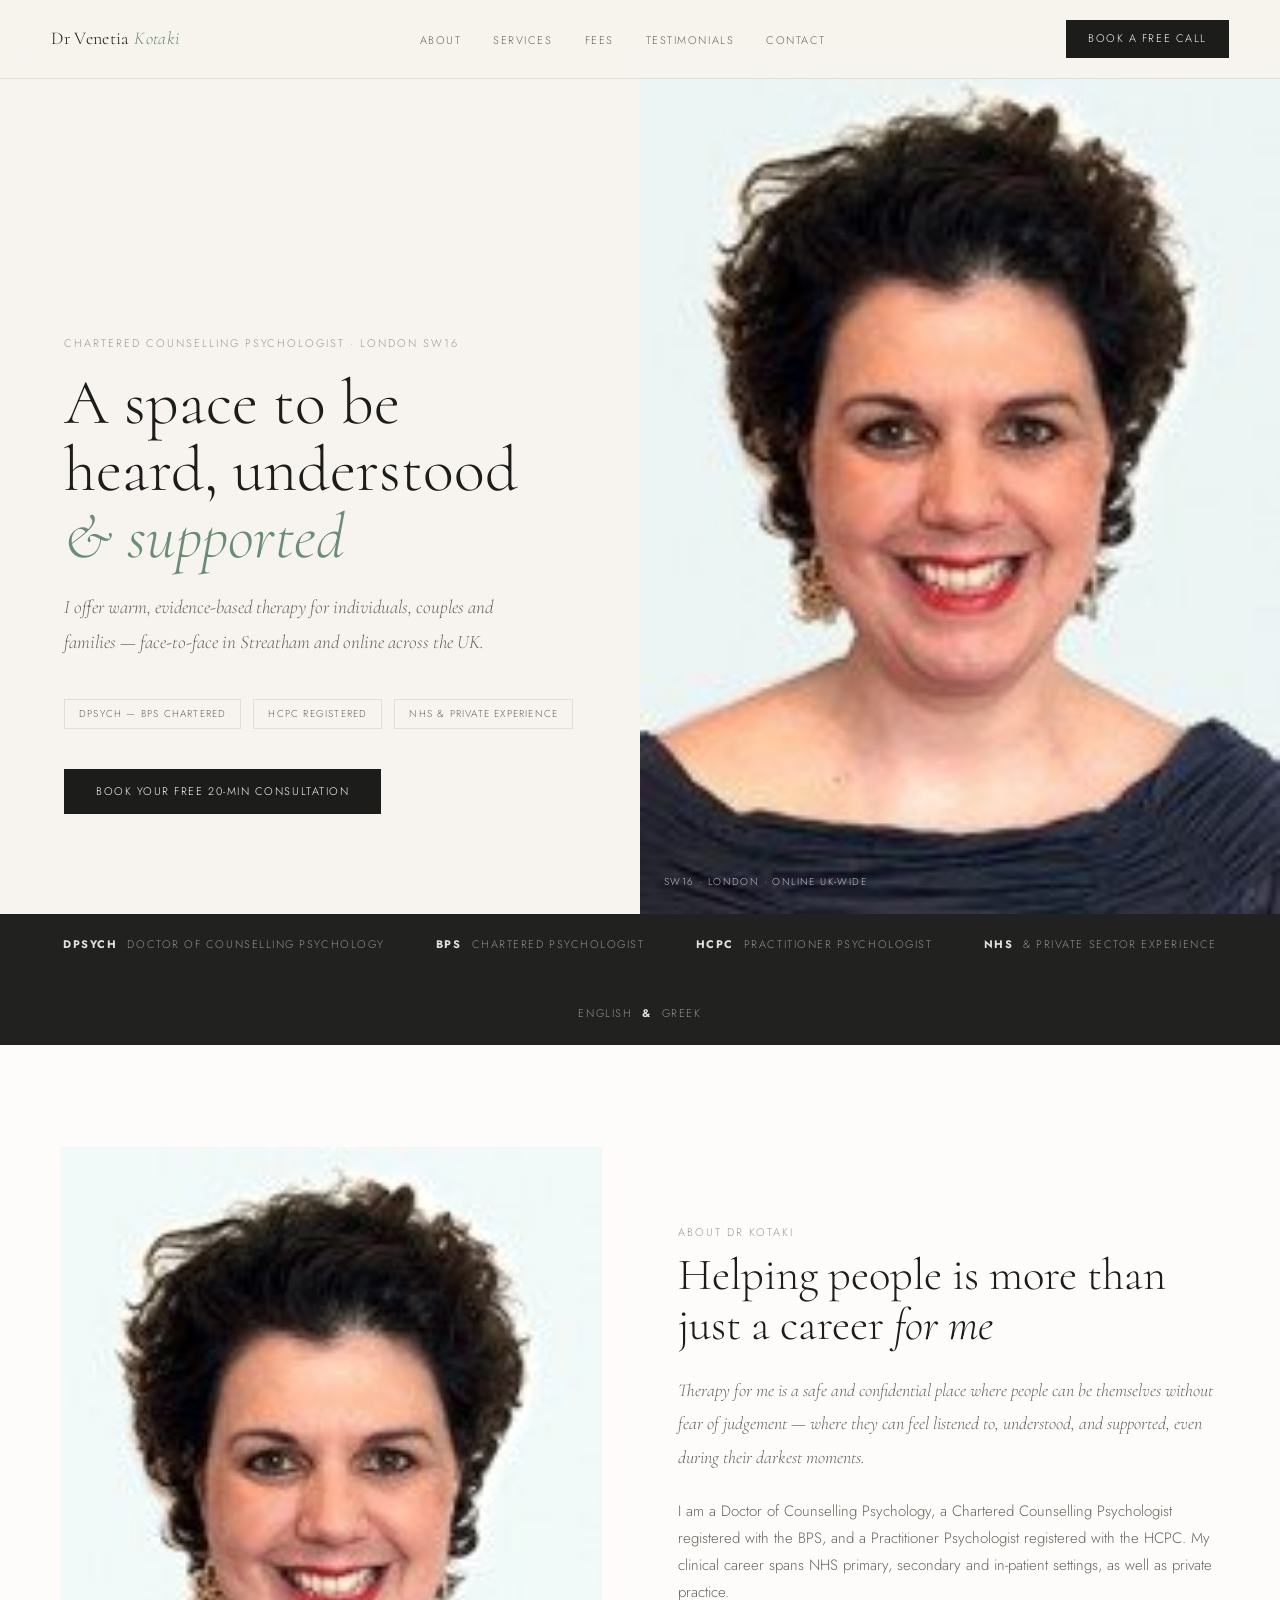
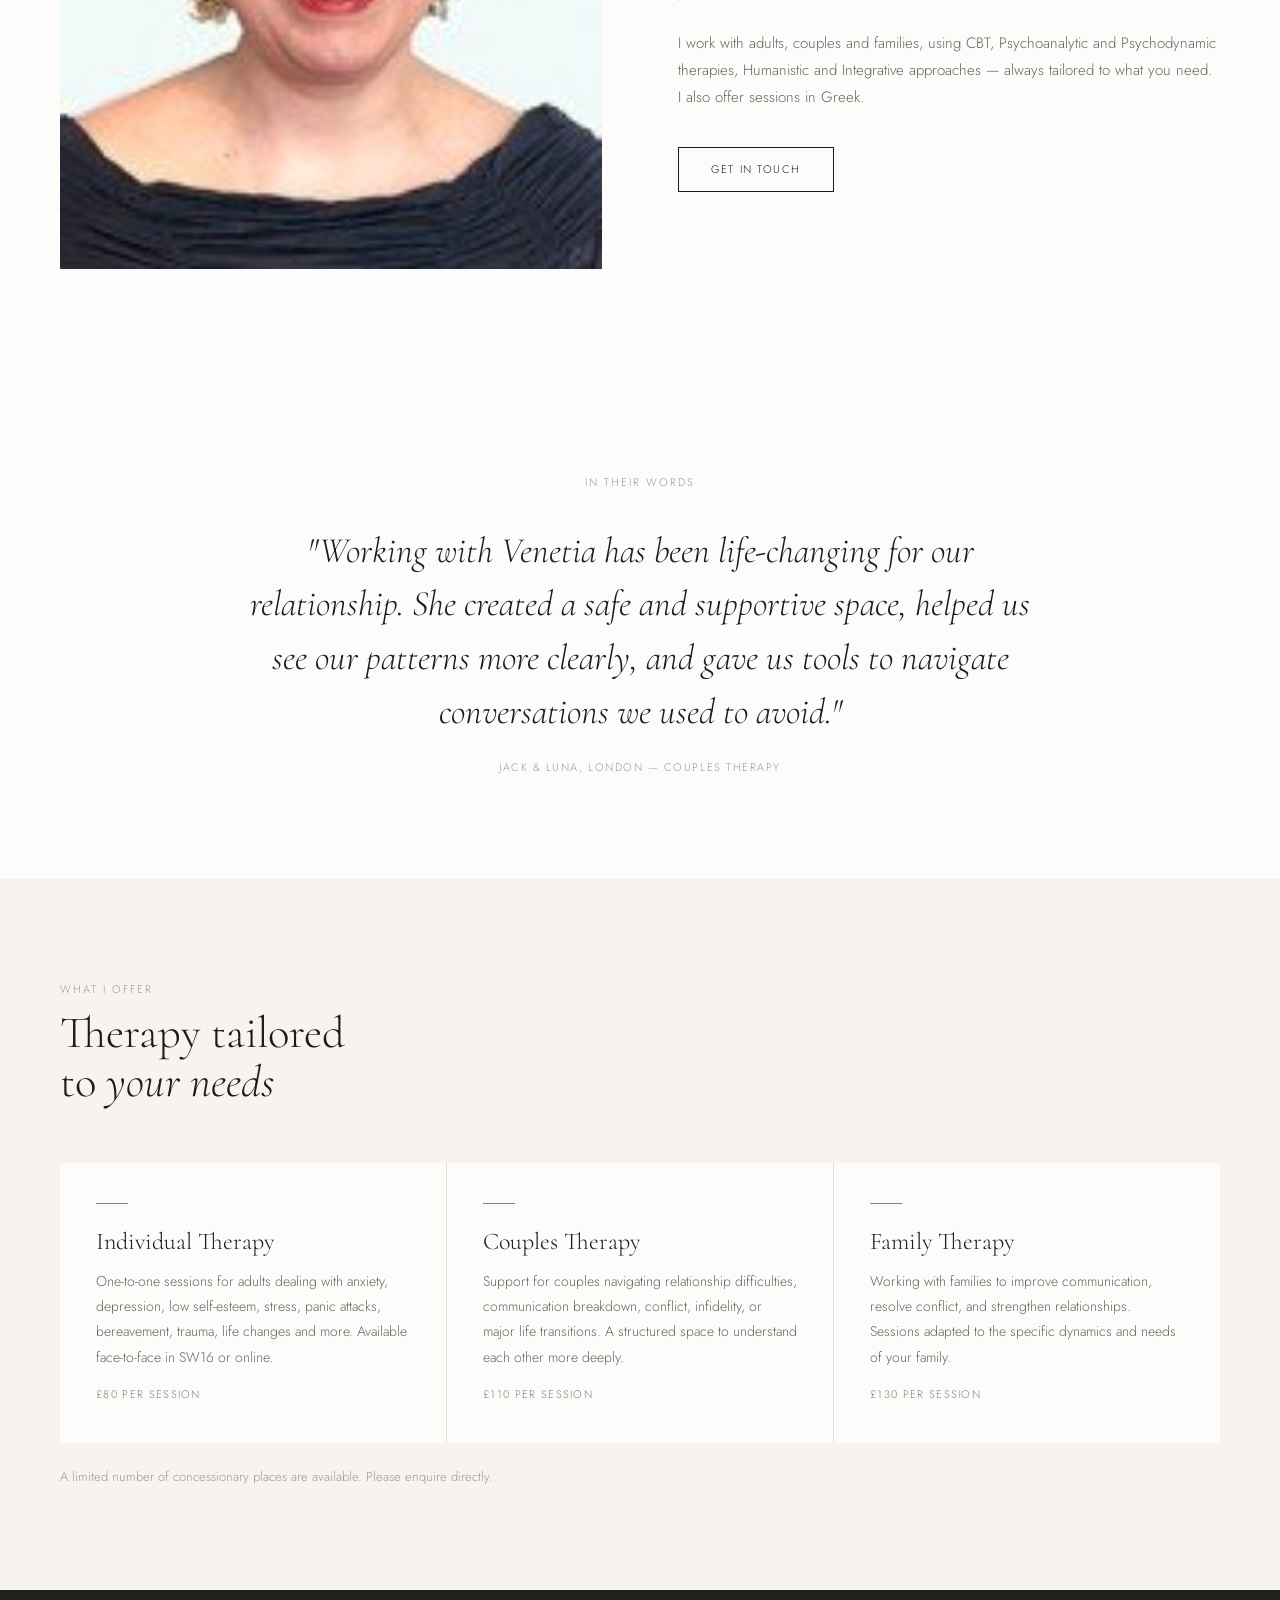
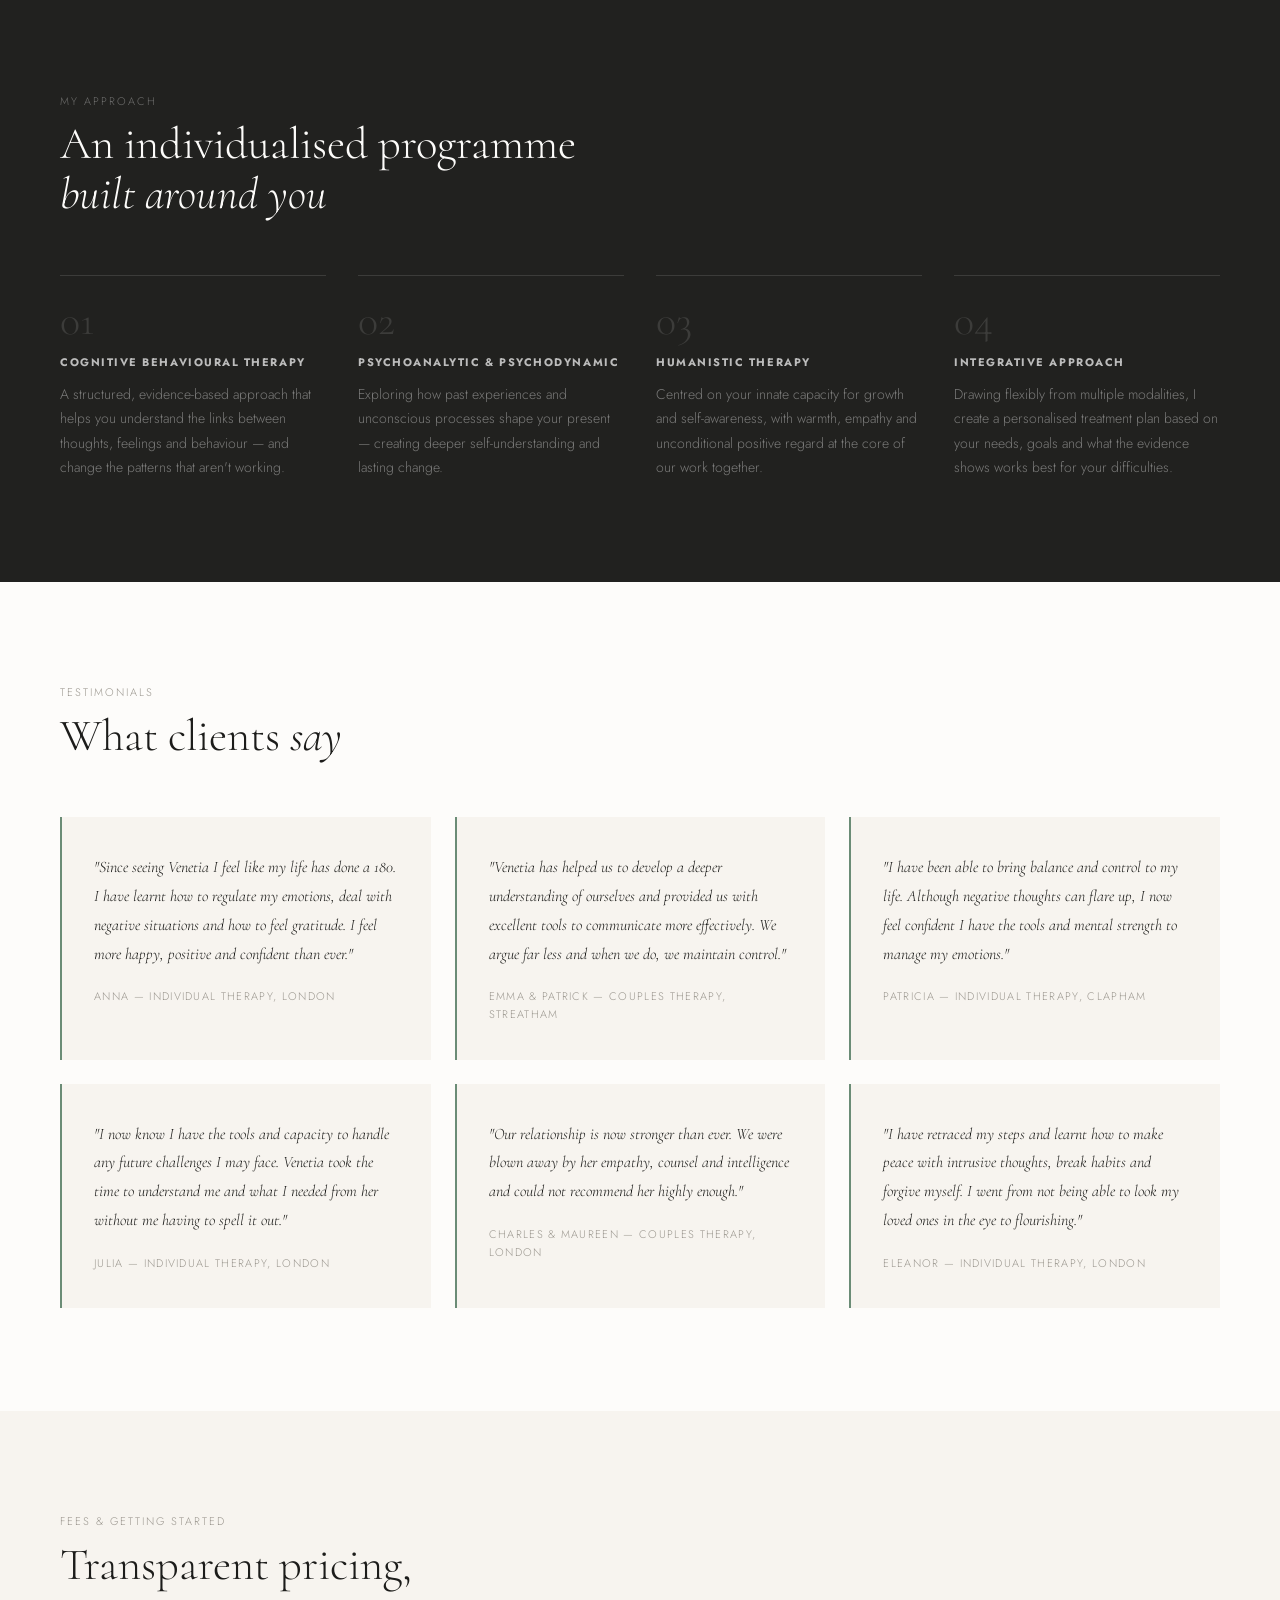
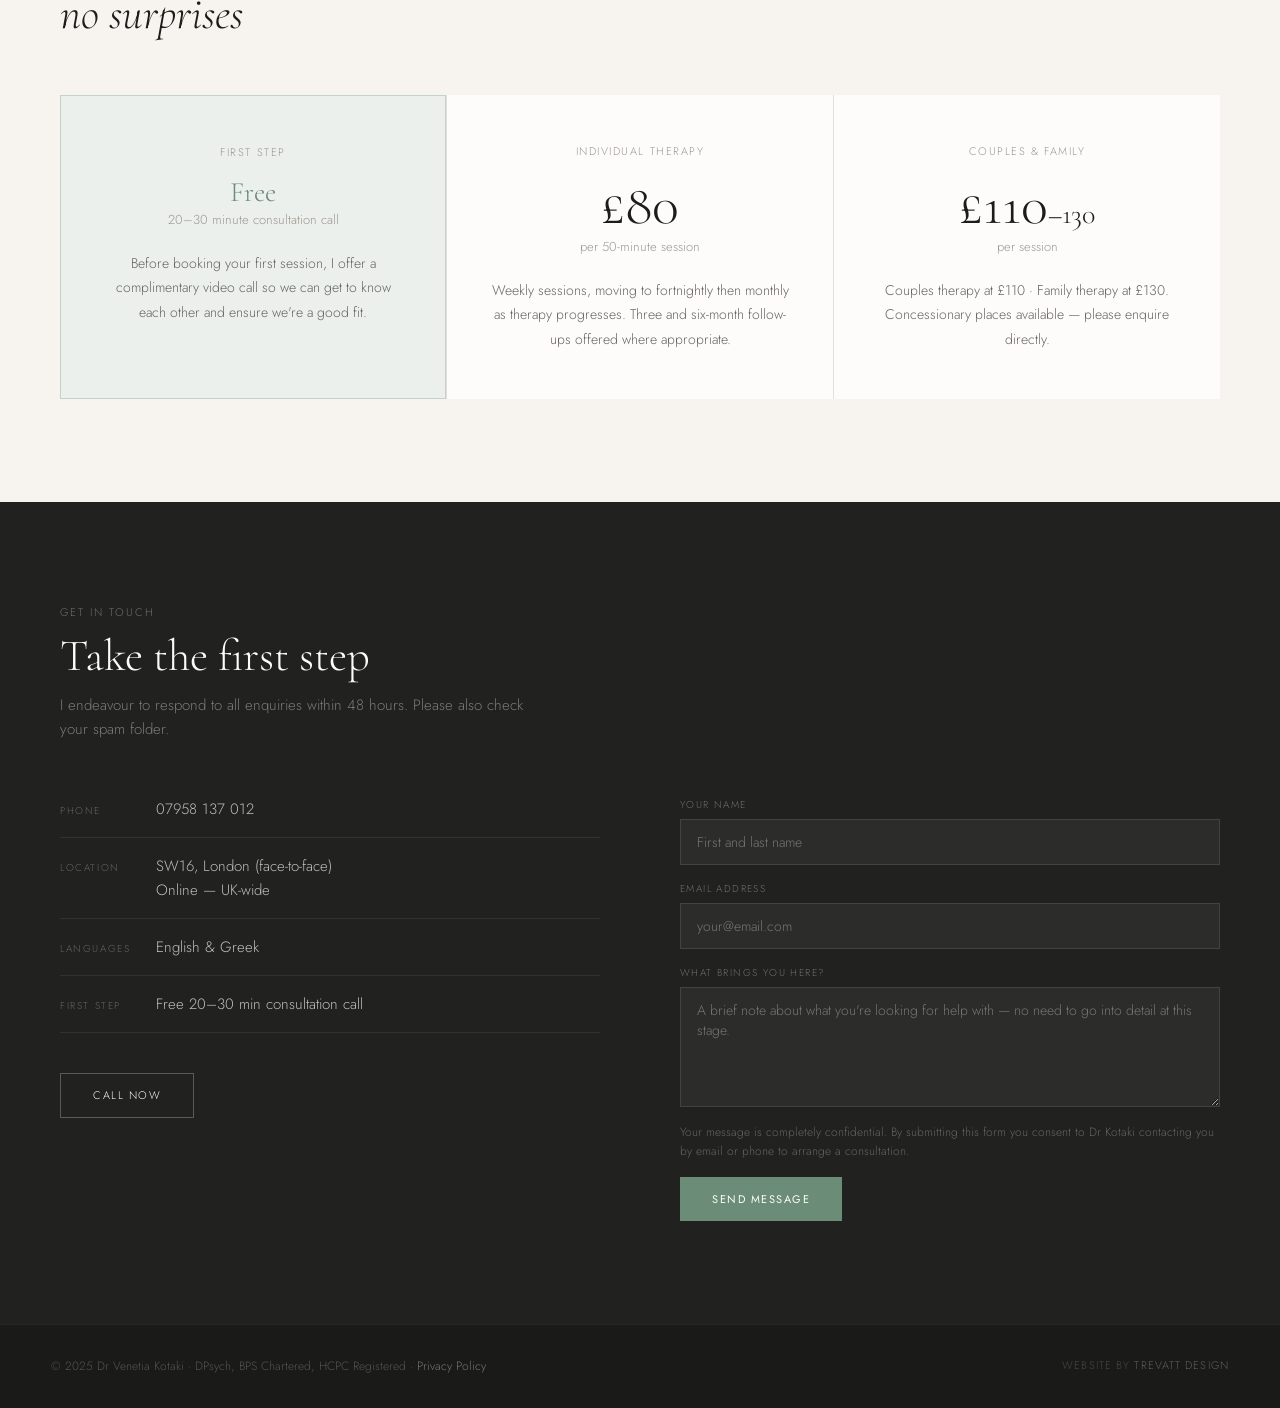
==== venetia-kotaki/index.html @ 44bd641e "Proof of concept 1" ====
<!DOCTYPE html>
<html lang="en">
<head>
<meta charset="UTF-8">
<meta name="viewport" content="width=device-width, initial-scale=1.0">
<title>Dr Venetia Kotaki | Counselling Psychologist — London SW16</title>
<meta name="description" content="Dr Venetia Kotaki is a Chartered Counselling Psychologist and HCPC Practitioner based in SW16, London. Face-to-face and online therapy for individuals, couples and families.">
<link rel="preconnect" href="https://fonts.googleapis.com">
<link rel="preconnect" href="https://fonts.gstatic.com" crossorigin>
<link href="https://fonts.googleapis.com/css2?family=Cormorant:ital,wght@0,300;0,400;1,300;1,400&family=Jost:wght@300;400&display=swap" rel="stylesheet">
<style>
*,*::before,*::after{box-sizing:border-box;margin:0;padding:0}

:root {
  --ink:   #1C1C1A;
  --mid:   #68655E;
  --muted: #9C9890;
  --rule:  #E2DED8;
  --cream: #F7F4EF;
  --off:   #FDFCFA;
  --sage:  #6B8C76;
  --sage-l:#EBF0EC;
  --dark:  #21211F;
  --warm:  #C4906A;

  --serif: 'Cormorant', Georgia, serif;
  --sans:  'Jost', sans-serif;
  --max:   1160px;
  --gap:   clamp(20px, 4vw, 56px);
}

html { scroll-behavior: smooth; }
body { font-family: var(--sans); font-weight: 300; background: var(--cream); color: var(--ink); -webkit-font-smoothing: antialiased; overflow-x: hidden; line-height: 1.6; }

/* NAV */
nav {
  position: fixed; top: 0; left: 0; right: 0; z-index: 100;
  display: flex; align-items: center; justify-content: space-between;
  padding: 20px var(--gap);
  background: rgba(247,244,239,0.94);
  backdrop-filter: blur(12px);
  border-bottom: 1px solid var(--rule);
}
.nav-logo {
  font-family: var(--serif); font-size: 18px; font-weight: 300;
  color: var(--ink); text-decoration: none; letter-spacing: 0.02em;
}
.nav-logo span { font-style: italic; color: var(--sage); }
.nav-links { display: flex; gap: 32px; list-style: none; }
.nav-links a {
  font-size: 11px; letter-spacing: 0.14em; text-transform: uppercase;
  color: var(--mid); text-decoration: none; transition: color 0.2s;
}
.nav-links a:hover { color: var(--ink); }
.nav-cta {
  font-size: 11px; letter-spacing: 0.14em; text-transform: uppercase;
  background: var(--ink); color: var(--off); padding: 10px 22px;
  text-decoration: none; transition: background 0.2s;
}
.nav-cta:hover { background: var(--sage); }

/* HERO */
.hero {
  min-height: 100vh; display: grid; grid-template-columns: 1fr 1fr;
  padding-top: 61px;
}
.hero-text {
  display: flex; flex-direction: column; justify-content: flex-end;
  padding: clamp(48px, 8vw, 100px) clamp(24px, 5vw, 80px);
  background: var(--cream);
}
.eyebrow {
  font-size: 11px; letter-spacing: 0.18em; text-transform: uppercase;
  color: var(--muted); margin-bottom: 16px; font-family: var(--sans);
}
.hero h1 {
  font-family: var(--serif); font-weight: 300; font-size: clamp(42px, 5vw, 72px);
  line-height: 1.05; color: var(--ink); margin-bottom: 20px;
}
.hero h1 em { font-style: italic; color: var(--sage); }
.hero-sub {
  font-family: var(--serif); font-style: italic; font-size: 19px;
  font-weight: 300; line-height: 1.8; color: var(--mid);
  max-width: 440px; margin-bottom: 40px;
}
.hero-badges { display: flex; gap: 12px; margin-bottom: 40px; flex-wrap: wrap; }
.badge {
  font-size: 10px; letter-spacing: 0.12em; text-transform: uppercase;
  border: 1px solid var(--rule); padding: 6px 14px; color: var(--mid);
  font-family: var(--sans);
}
.btn-primary {
  display: inline-block; font-size: 11px; letter-spacing: 0.14em;
  text-transform: uppercase; background: var(--ink); color: var(--off);
  padding: 14px 32px; text-decoration: none; transition: background 0.2s;
  align-self: flex-start;
}
.btn-primary:hover { background: var(--sage); }
.btn-outline {
  display: inline-block; font-size: 11px; letter-spacing: 0.14em;
  text-transform: uppercase; border: 1px solid var(--ink); color: var(--ink);
  padding: 13px 32px; text-decoration: none; transition: all 0.2s;
  align-self: flex-start;
}
.btn-outline:hover { background: var(--ink); color: var(--off); }

.hero-image {
  position: relative; overflow: hidden; background: var(--sage-l);
}
.hero-image img {
  width: 100%; height: 100%; object-fit: cover; object-position: center top;
  display: block;
}
.hero-image-caption {
  position: absolute; bottom: 24px; left: 24px;
  font-size: 10px; letter-spacing: 0.14em; text-transform: uppercase;
  color: rgba(255,255,255,0.7); font-family: var(--sans);
}

/* TRUST BAR */
.trust-bar {
  background: var(--dark); padding: 22px var(--gap);
  display: flex; align-items: center; justify-content: center;
  gap: clamp(24px, 4vw, 64px); flex-wrap: wrap;
}
.trust-item {
  font-size: 11px; letter-spacing: 0.14em; text-transform: uppercase;
  color: rgba(255,255,255,0.5); display: flex; align-items: center; gap: 10px;
}
.trust-item strong { color: rgba(255,255,255,0.85); }

/* SECTIONS */
section { padding: clamp(60px, 8vw, 120px) var(--gap); }
.container { max-width: var(--max); margin: 0 auto; }

.section-label {
  font-size: 11px; letter-spacing: 0.18em; text-transform: uppercase;
  color: var(--muted); margin-bottom: 10px;
}
h2.serif {
  font-family: var(--serif); font-weight: 300;
  font-size: clamp(32px, 3.5vw, 52px); line-height: 1.1;
  color: var(--ink); margin-bottom: 24px;
}
h2.serif em { font-style: italic; }
.body-serif {
  font-family: var(--serif); font-style: italic; font-weight: 300;
  font-size: 18px; line-height: 1.85; color: var(--mid);
}
.body-sans {
  font-size: 15px; line-height: 1.8; color: var(--mid); font-weight: 300;
}

/* INTRO / ABOUT SPLIT */
.split { display: grid; grid-template-columns: 1fr 1fr; gap: clamp(40px, 6vw, 100px); align-items: center; }
.split-image { position: relative; }
.split-image img {
  width: 100%; display: block;
  filter: saturate(0.9) brightness(1.02);
}
.split-image-accent {
  position: absolute; top: -20px; left: -20px;
  width: 120px; height: 120px; border: 1px solid var(--sage);
  z-index: -1;
}

/* QUOTE */
.quote-section {
  background: var(--off);
  text-align: center;
}
.quote-section blockquote {
  font-family: var(--serif); font-weight: 300; font-style: italic;
  font-size: clamp(22px, 2.8vw, 38px); line-height: 1.5;
  color: var(--ink); max-width: 820px; margin: 0 auto 20px;
}
.quote-cite {
  font-size: 11px; letter-spacing: 0.14em; text-transform: uppercase;
  color: var(--muted);
}

/* SERVICES */
.services-section { background: var(--cream); }
.services-grid {
  display: grid; grid-template-columns: repeat(3, 1fr);
  gap: 1px; background: var(--rule); margin-top: 56px;
}
.service-card {
  background: var(--off); padding: 40px 36px;
  transition: background 0.2s;
}
.service-card:hover { background: var(--sage-l); }
.service-icon {
  width: 32px; height: 1px; background: var(--sage);
  margin-bottom: 24px;
}
.service-card h3 {
  font-family: var(--serif); font-weight: 300; font-size: 24px;
  line-height: 1.2; color: var(--ink); margin-bottom: 12px;
}
.service-card p {
  font-size: 14px; line-height: 1.8; color: var(--mid); margin-bottom: 16px;
}
.service-fee {
  font-size: 11px; letter-spacing: 0.12em; text-transform: uppercase;
  color: var(--sage);
}

/* APPROACH */
.approach-section { background: var(--dark); }
.approach-section .section-label { color: rgba(255,255,255,0.35); }
.approach-section h2.serif { color: var(--off); }
.approach-grid {
  display: grid; grid-template-columns: repeat(4,1fr); gap: 32px; margin-top: 56px;
}
.approach-item { border-top: 1px solid rgba(255,255,255,0.12); padding-top: 24px; }
.approach-num {
  font-family: var(--serif); font-size: 42px; font-weight: 300;
  color: rgba(255,255,255,0.12); line-height: 1; margin-bottom: 12px;
}
.approach-item h4 {
  font-size: 11px; letter-spacing: 0.14em; text-transform: uppercase;
  color: rgba(255,255,255,0.7); margin-bottom: 10px;
}
.approach-item p {
  font-size: 14px; line-height: 1.75; color: rgba(255,255,255,0.45);
}

/* TESTIMONIALS */
.testimonials-section { background: var(--off); }
.testimonials-grid {
  display: grid; grid-template-columns: repeat(3,1fr); gap: 24px; margin-top: 56px;
}
.testimonial-card {
  background: var(--cream); padding: 36px 32px;
  border-left: 2px solid var(--sage);
}
.testimonial-text {
  font-family: var(--serif); font-style: italic; font-size: 16px;
  line-height: 1.8; color: var(--ink); margin-bottom: 20px;
}
.testimonial-author {
  font-size: 11px; letter-spacing: 0.12em; text-transform: uppercase;
  color: var(--muted);
}

/* FEES */
.fees-section { background: var(--cream); }
.fees-grid {
  display: grid; grid-template-columns: repeat(3,1fr); gap: 1px;
  background: var(--rule); margin-top: 56px;
}
.fee-card {
  background: var(--off); padding: 48px 40px; text-align: center;
}
.fee-type {
  font-size: 11px; letter-spacing: 0.14em; text-transform: uppercase;
  color: var(--muted); margin-bottom: 16px;
}
.fee-amount {
  font-family: var(--serif); font-size: 56px; font-weight: 300;
  color: var(--ink); line-height: 1; margin-bottom: 4px;
}
.fee-unit {
  font-size: 13px; color: var(--muted); margin-bottom: 20px;
}
.fee-desc {
  font-size: 14px; line-height: 1.75; color: var(--mid);
}
.fee-free {
  background: var(--sage-l);
  border: 1px solid rgba(107,140,118,0.3);
}
.fee-free .fee-amount {
  font-size: 28px; color: var(--sage);
}

/* CONTACT */
.contact-section { background: var(--dark); }
.contact-section .section-label { color: rgba(255,255,255,0.35); }
.contact-section h2.serif { color: var(--off); margin-bottom: 12px; }
.contact-split {
  display: grid; grid-template-columns: 1fr 1fr; gap: 80px; align-items: start; margin-top: 56px;
}
.contact-info p {
  font-size: 15px; line-height: 1.8; color: rgba(255,255,255,0.5); margin-bottom: 32px;
}
.contact-detail {
  display: flex; flex-direction: column; gap: 16px; margin-bottom: 40px;
}
.contact-row {
  display: flex; gap: 16px; align-items: baseline;
  border-bottom: 1px solid rgba(255,255,255,0.08); padding-bottom: 16px;
}
.contact-row-label {
  font-size: 10px; letter-spacing: 0.16em; text-transform: uppercase;
  color: rgba(255,255,255,0.3); min-width: 80px;
}
.contact-row-value {
  font-size: 15px; color: rgba(255,255,255,0.7);
}
.contact-row-value a { color: rgba(255,255,255,0.7); text-decoration: none; }
.contact-row-value a:hover { color: var(--off); }
.btn-light {
  display: inline-block; font-size: 11px; letter-spacing: 0.14em;
  text-transform: uppercase; border: 1px solid rgba(255,255,255,0.25);
  color: var(--off); padding: 13px 32px; text-decoration: none;
  transition: all 0.2s;
}
.btn-light:hover { background: rgba(255,255,255,0.08); }

/* FORM */
.contact-form { display: flex; flex-direction: column; gap: 16px; }
.form-group { display: flex; flex-direction: column; gap: 6px; }
.form-label {
  font-size: 10px; letter-spacing: 0.14em; text-transform: uppercase;
  color: rgba(255,255,255,0.35);
}
.form-input, .form-textarea {
  background: rgba(255,255,255,0.05); border: 1px solid rgba(255,255,255,0.1);
  color: var(--off); padding: 12px 16px; font-family: var(--sans);
  font-size: 14px; font-weight: 300; outline: none;
  transition: border-color 0.2s;
}
.form-input:focus, .form-textarea:focus { border-color: var(--sage); }
.form-textarea { resize: vertical; min-height: 120px; }
.form-note {
  font-size: 12px; color: rgba(255,255,255,0.3); line-height: 1.6;
}
.btn-submit {
  background: var(--sage); color: var(--off); border: none;
  padding: 14px 32px; font-family: var(--sans); font-size: 11px;
  letter-spacing: 0.14em; text-transform: uppercase; cursor: pointer;
  transition: background 0.2s; align-self: flex-start;
}
.btn-submit:hover { background: #5a7863; }

/* FOOTER */
footer {
  background: #1A1A18; padding: 32px var(--gap);
  display: flex; align-items: center; justify-content: space-between;
  flex-wrap: wrap; gap: 16px;
  border-top: 1px solid rgba(255,255,255,0.06);
}
.footer-left { font-size: 12px; color: rgba(255,255,255,0.25); }
.footer-left a { color: rgba(255,255,255,0.4); text-decoration: none; }
.footer-right {
  font-size: 11px; letter-spacing: 0.1em; text-transform: uppercase;
  color: rgba(255,255,255,0.2);
}
.footer-right a { color: rgba(255,255,255,0.3); text-decoration: none; }

/* RESPONSIVE */
@media (max-width: 900px) {
  .hero { grid-template-columns: 1fr; min-height: auto; }
  .hero-image { height: 60vw; }
  .split { grid-template-columns: 1fr; }
  .split-image { order: -1; }
  .services-grid { grid-template-columns: 1fr; }
  .approach-grid { grid-template-columns: 1fr 1fr; }
  .testimonials-grid { grid-template-columns: 1fr; }
  .fees-grid { grid-template-columns: 1fr; }
  .contact-split { grid-template-columns: 1fr; gap: 48px; }
  .nav-links { display: none; }
}

/* ANIMATIONS */
@keyframes fadeUp {
  from { opacity: 0; transform: translateY(24px); }
  to   { opacity: 1; transform: translateY(0); }
}
.hero-text > * {
  animation: fadeUp 0.7s ease both;
}
.hero-text > *:nth-child(1) { animation-delay: 0.1s; }
.hero-text > *:nth-child(2) { animation-delay: 0.2s; }
.hero-text > *:nth-child(3) { animation-delay: 0.3s; }
.hero-text > *:nth-child(4) { animation-delay: 0.4s; }
.hero-text > *:nth-child(5) { animation-delay: 0.5s; }
.hero-text > *:nth-child(6) { animation-delay: 0.6s; }
</style>
</head>
<body>

<!-- NAV -->
<nav>
  <a class="nav-logo" href="#">Dr Venetia <span>Kotaki</span></a>
  <ul class="nav-links">
    <li><a href="#about">About</a></li>
    <li><a href="#services">Services</a></li>
    <li><a href="#fees">Fees</a></li>
    <li><a href="#testimonials">Testimonials</a></li>
    <li><a href="#contact">Contact</a></li>
  </ul>
  <a class="nav-cta" href="#contact">Book a Free Call</a>
</nav>

<!-- HERO -->
<div class="hero">
  <div class="hero-text">
    <div class="eyebrow">Chartered Counselling Psychologist &middot; London SW16</div>
    <h1>A space to be<br>heard, understood<br><em>&amp; supported</em></h1>
    <p class="hero-sub">I offer warm, evidence-based therapy for individuals, couples and families — face-to-face in Streatham and online across the UK.</p>
    <div class="hero-badges">
      <span class="badge">DPsych &mdash; BPS Chartered</span>
      <span class="badge">HCPC Registered</span>
      <span class="badge">NHS &amp; Private Experience</span>
    </div>
    <a class="btn-primary" href="#contact">Book Your Free 20-Min Consultation</a>
  </div>
  <div class="hero-image">
    <img src="[data-uri]" alt="Dr Venetia Kotaki, Counselling Psychologist">
    <div class="hero-image-caption">SW16 &middot; London &middot; Online UK-wide</div>
  </div>
</div>

<!-- TRUST BAR -->
<div class="trust-bar">
  <div class="trust-item"><strong>DPsych</strong> Doctor of Counselling Psychology</div>
  <div class="trust-item"><strong>BPS</strong> Chartered Psychologist</div>
  <div class="trust-item"><strong>HCPC</strong> Practitioner Psychologist</div>
  <div class="trust-item"><strong>NHS</strong> &amp; Private Sector Experience</div>
  <div class="trust-item">English <strong>&amp;</strong> Greek</div>
</div>

<!-- ABOUT -->
<section id="about" style="background: var(--off)">
  <div class="container">
    <div class="split">
      <div class="split-image">
        <div class="split-image-accent"></div>
        <img src="[data-uri]" alt="Dr Venetia Kotaki">
      </div>
      <div>
        <div class="section-label">About Dr Kotaki</div>
        <h2 class="serif">Helping people is more than<br>just a career <em>for me</em></h2>
        <p class="body-serif" style="margin-bottom: 24px;">Therapy for me is a safe and confidential place where people can be themselves without fear of judgement — where they can feel listened to, understood, and supported, even during their darkest moments.</p>
        <p class="body-sans" style="margin-bottom: 24px;">I am a Doctor of Counselling Psychology, a Chartered Counselling Psychologist registered with the BPS, and a Practitioner Psychologist registered with the HCPC. My clinical career spans NHS primary, secondary and in-patient settings, as well as private practice.</p>
        <p class="body-sans" style="margin-bottom: 36px;">I work with adults, couples and families, using CBT, Psychoanalytic and Psychodynamic therapies, Humanistic and Integrative approaches — always tailored to what you need. I also offer sessions in Greek.</p>
        <a class="btn-outline" href="#contact">Get in Touch</a>
      </div>
    </div>
  </div>
</section>

<!-- QUOTE -->
<section class="quote-section">
  <div class="container">
    <div class="section-label" style="margin-bottom: 32px;">In Their Words</div>
    <blockquote>"Working with Venetia has been life-changing for our relationship. She created a safe and supportive space, helped us see our patterns more clearly, and gave us tools to navigate conversations we used to avoid."</blockquote>
    <div class="quote-cite">Jack &amp; Luna, London &mdash; Couples Therapy</div>
  </div>
</section>

<!-- SERVICES -->
<section id="services" class="services-section">
  <div class="container">
    <div class="section-label">What I Offer</div>
    <h2 class="serif">Therapy tailored<br>to <em>your needs</em></h2>
    <div class="services-grid">
      <div class="service-card">
        <div class="service-icon"></div>
        <h3>Individual Therapy</h3>
        <p>One-to-one sessions for adults dealing with anxiety, depression, low self-esteem, stress, panic attacks, bereavement, trauma, life changes and more. Available face-to-face in SW16 or online.</p>
        <div class="service-fee">&pound;80 per session</div>
      </div>
      <div class="service-card">
        <div class="service-icon"></div>
        <h3>Couples Therapy</h3>
        <p>Support for couples navigating relationship difficulties, communication breakdown, conflict, infidelity, or major life transitions. A structured space to understand each other more deeply.</p>
        <div class="service-fee">&pound;110 per session</div>
      </div>
      <div class="service-card">
        <div class="service-icon"></div>
        <h3>Family Therapy</h3>
        <p>Working with families to improve communication, resolve conflict, and strengthen relationships. Sessions adapted to the specific dynamics and needs of your family.</p>
        <div class="service-fee">&pound;130 per session</div>
      </div>
    </div>
    <p style="margin-top: 24px; font-size:13px; color: var(--muted);">A limited number of concessionary places are available. Please enquire directly.</p>
  </div>
</section>

<!-- APPROACH -->
<section class="approach-section">
  <div class="container">
    <div class="section-label">My Approach</div>
    <h2 class="serif" style="max-width: 560px;">An individualised programme<br><em>built around you</em></h2>
    <div class="approach-grid">
      <div class="approach-item">
        <div class="approach-num">01</div>
        <h4>Cognitive Behavioural Therapy</h4>
        <p style="color: rgba(255,255,255,0.4); font-size:14px; line-height:1.75">A structured, evidence-based approach that helps you understand the links between thoughts, feelings and behaviour — and change the patterns that aren't working.</p>
      </div>
      <div class="approach-item">
        <div class="approach-num">02</div>
        <h4>Psychoanalytic &amp; Psychodynamic</h4>
        <p style="color: rgba(255,255,255,0.4); font-size:14px; line-height:1.75">Exploring how past experiences and unconscious processes shape your present — creating deeper self-understanding and lasting change.</p>
      </div>
      <div class="approach-item">
        <div class="approach-num">03</div>
        <h4>Humanistic Therapy</h4>
        <p style="color: rgba(255,255,255,0.4); font-size:14px; line-height:1.75">Centred on your innate capacity for growth and self-awareness, with warmth, empathy and unconditional positive regard at the core of our work together.</p>
      </div>
      <div class="approach-item">
        <div class="approach-num">04</div>
        <h4>Integrative Approach</h4>
        <p style="color: rgba(255,255,255,0.4); font-size:14px; line-height:1.75">Drawing flexibly from multiple modalities, I create a personalised treatment plan based on your needs, goals and what the evidence shows works best for your difficulties.</p>
      </div>
    </div>
  </div>
</section>

<!-- TESTIMONIALS -->
<section id="testimonials" class="testimonials-section">
  <div class="container">
    <div class="section-label">Testimonials</div>
    <h2 class="serif">What clients <em>say</em></h2>
    <div class="testimonials-grid">
      <div class="testimonial-card">
        <p class="testimonial-text">"Since seeing Venetia I feel like my life has done a 180. I have learnt how to regulate my emotions, deal with negative situations and how to feel gratitude. I feel more happy, positive and confident than ever."</p>
        <div class="testimonial-author">Anna &mdash; Individual Therapy, London</div>
      </div>
      <div class="testimonial-card">
        <p class="testimonial-text">"Venetia has helped us to develop a deeper understanding of ourselves and provided us with excellent tools to communicate more effectively. We argue far less and when we do, we maintain control."</p>
        <div class="testimonial-author">Emma &amp; Patrick &mdash; Couples Therapy, Streatham</div>
      </div>
      <div class="testimonial-card">
        <p class="testimonial-text">"I have been able to bring balance and control to my life. Although negative thoughts can flare up, I now feel confident I have the tools and mental strength to manage my emotions."</p>
        <div class="testimonial-author">Patricia &mdash; Individual Therapy, Clapham</div>
      </div>
      <div class="testimonial-card">
        <p class="testimonial-text">"I now know I have the tools and capacity to handle any future challenges I may face. Venetia took the time to understand me and what I needed from her without me having to spell it out."</p>
        <div class="testimonial-author">Julia &mdash; Individual Therapy, London</div>
      </div>
      <div class="testimonial-card">
        <p class="testimonial-text">"Our relationship is now stronger than ever. We were blown away by her empathy, counsel and intelligence and could not recommend her highly enough."</p>
        <div class="testimonial-author">Charles &amp; Maureen &mdash; Couples Therapy, London</div>
      </div>
      <div class="testimonial-card">
        <p class="testimonial-text">"I have retraced my steps and learnt how to make peace with intrusive thoughts, break habits and forgive myself. I went from not being able to look my loved ones in the eye to flourishing."</p>
        <div class="testimonial-author">Eleanor &mdash; Individual Therapy, London</div>
      </div>
    </div>
  </div>
</section>

<!-- FEES -->
<section id="fees" class="fees-section">
  <div class="container">
    <div class="section-label">Fees &amp; Getting Started</div>
    <h2 class="serif">Transparent pricing,<br><em>no surprises</em></h2>
    <div class="fees-grid">
      <div class="fee-card fee-free">
        <div class="fee-type">First Step</div>
        <div class="fee-amount">Free</div>
        <div class="fee-unit">20&ndash;30 minute consultation call</div>
        <div class="fee-desc">Before booking your first session, I offer a complimentary video call so we can get to know each other and ensure we're a good fit.</div>
      </div>
      <div class="fee-card">
        <div class="fee-type">Individual Therapy</div>
        <div class="fee-amount">&pound;80</div>
        <div class="fee-unit">per 50-minute session</div>
        <div class="fee-desc">Weekly sessions, moving to fortnightly then monthly as therapy progresses. Three and six-month follow-ups offered where appropriate.</div>
      </div>
      <div class="fee-card">
        <div class="fee-type">Couples &amp; Family</div>
        <div class="fee-amount">&pound;110<span style="font-size:28px">&ndash;130</span></div>
        <div class="fee-unit">per session</div>
        <div class="fee-desc">Couples therapy at &pound;110 &middot; Family therapy at &pound;130. Concessionary places available &mdash; please enquire directly.</div>
      </div>
    </div>
  </div>
</section>

<!-- CONTACT -->
<section id="contact" class="contact-section">
  <div class="container">
    <div class="section-label">Get in Touch</div>
    <h2 class="serif">Take the first step</h2>
    <p style="color: rgba(255,255,255,0.4); font-size:15px; max-width: 480px; margin-top: 8px;">I endeavour to respond to all enquiries within 48 hours. Please also check your spam folder.</p>
    <div class="contact-split">
      <div class="contact-info">
        <div class="contact-detail">
          <div class="contact-row">
            <span class="contact-row-label">Phone</span>
            <span class="contact-row-value"><a href="tel:07958137012">07958 137 012</a></span>
          </div>
          <div class="contact-row">
            <span class="contact-row-label">Location</span>
            <span class="contact-row-value">SW16, London (face-to-face)<br>Online &mdash; UK-wide</span>
          </div>
          <div class="contact-row">
            <span class="contact-row-label">Languages</span>
            <span class="contact-row-value">English &amp; Greek</span>
          </div>
          <div class="contact-row">
            <span class="contact-row-label">First step</span>
            <span class="contact-row-value">Free 20&ndash;30 min consultation call</span>
          </div>
        </div>
        <a class="btn-light" href="tel:07958137012">Call Now</a>
      </div>
      <div>
        <form class="contact-form" onsubmit="handleSubmit(event)">
          <div class="form-group">
            <label class="form-label">Your Name</label>
            <input class="form-input" type="text" placeholder="First and last name">
          </div>
          <div class="form-group">
            <label class="form-label">Email Address</label>
            <input class="form-input" type="email" placeholder="your@email.com">
          </div>
          <div class="form-group">
            <label class="form-label">What brings you here?</label>
            <textarea class="form-textarea" placeholder="A brief note about what you're looking for help with — no need to go into detail at this stage."></textarea>
          </div>
          <p class="form-note">Your message is completely confidential. By submitting this form you consent to Dr Kotaki contacting you by email or phone to arrange a consultation.</p>
          <button class="btn-submit" type="submit">Send Message</button>
        </form>
      </div>
    </div>
  </div>
</section>

<!-- FOOTER -->
<footer>
  <div class="footer-left">
    &copy; 2025 Dr Venetia Kotaki &middot; DPsych, BPS Chartered, HCPC Registered &middot;
    <a href="#">Privacy Policy</a>
  </div>
  <div class="footer-right">
    Website by <a href="https://trevattdesign.com" target="_blank">Trevatt Design</a>
  </div>
</footer>

<script>
function handleSubmit(e) {
  e.preventDefault();
  const btn = e.target.querySelector('.btn-submit');
  btn.textContent = 'Message Sent';
  btn.style.background = '#6B8C76';
  btn.disabled = true;
}
</script>

</body>
</html>
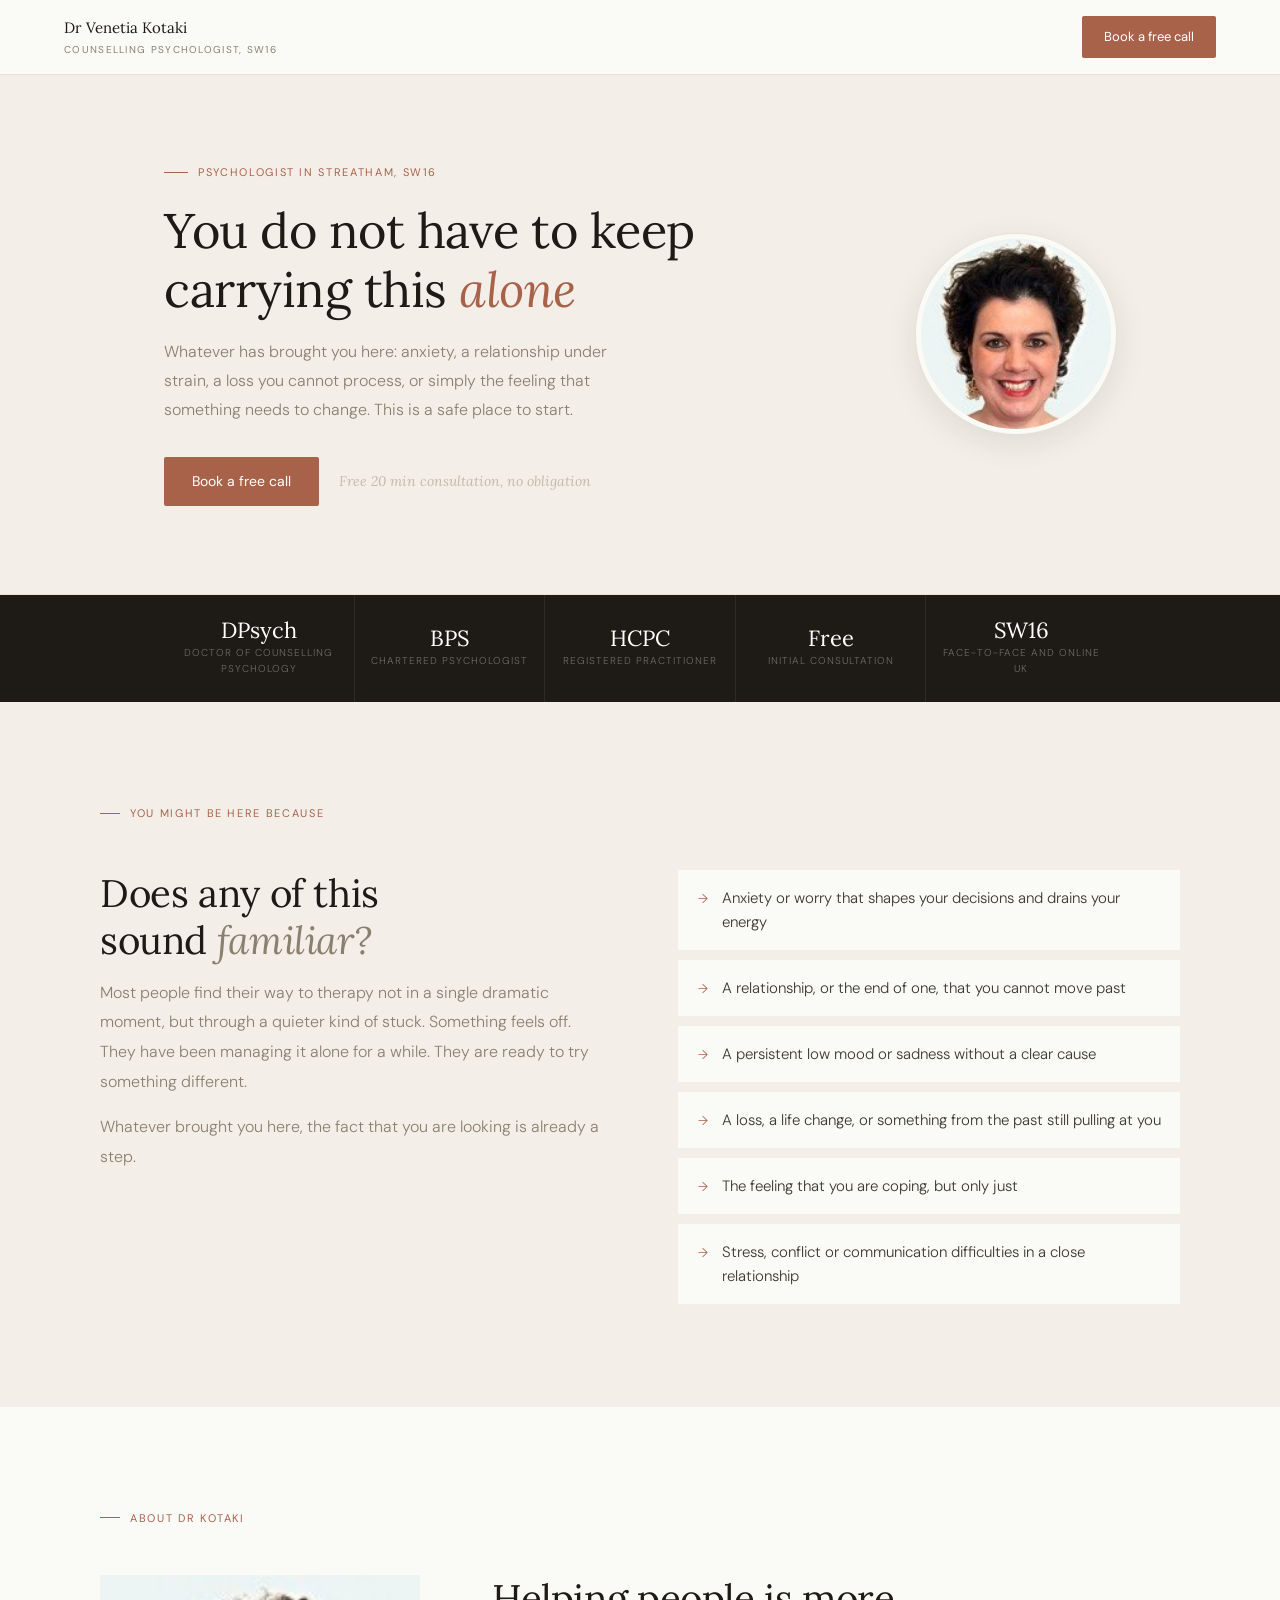
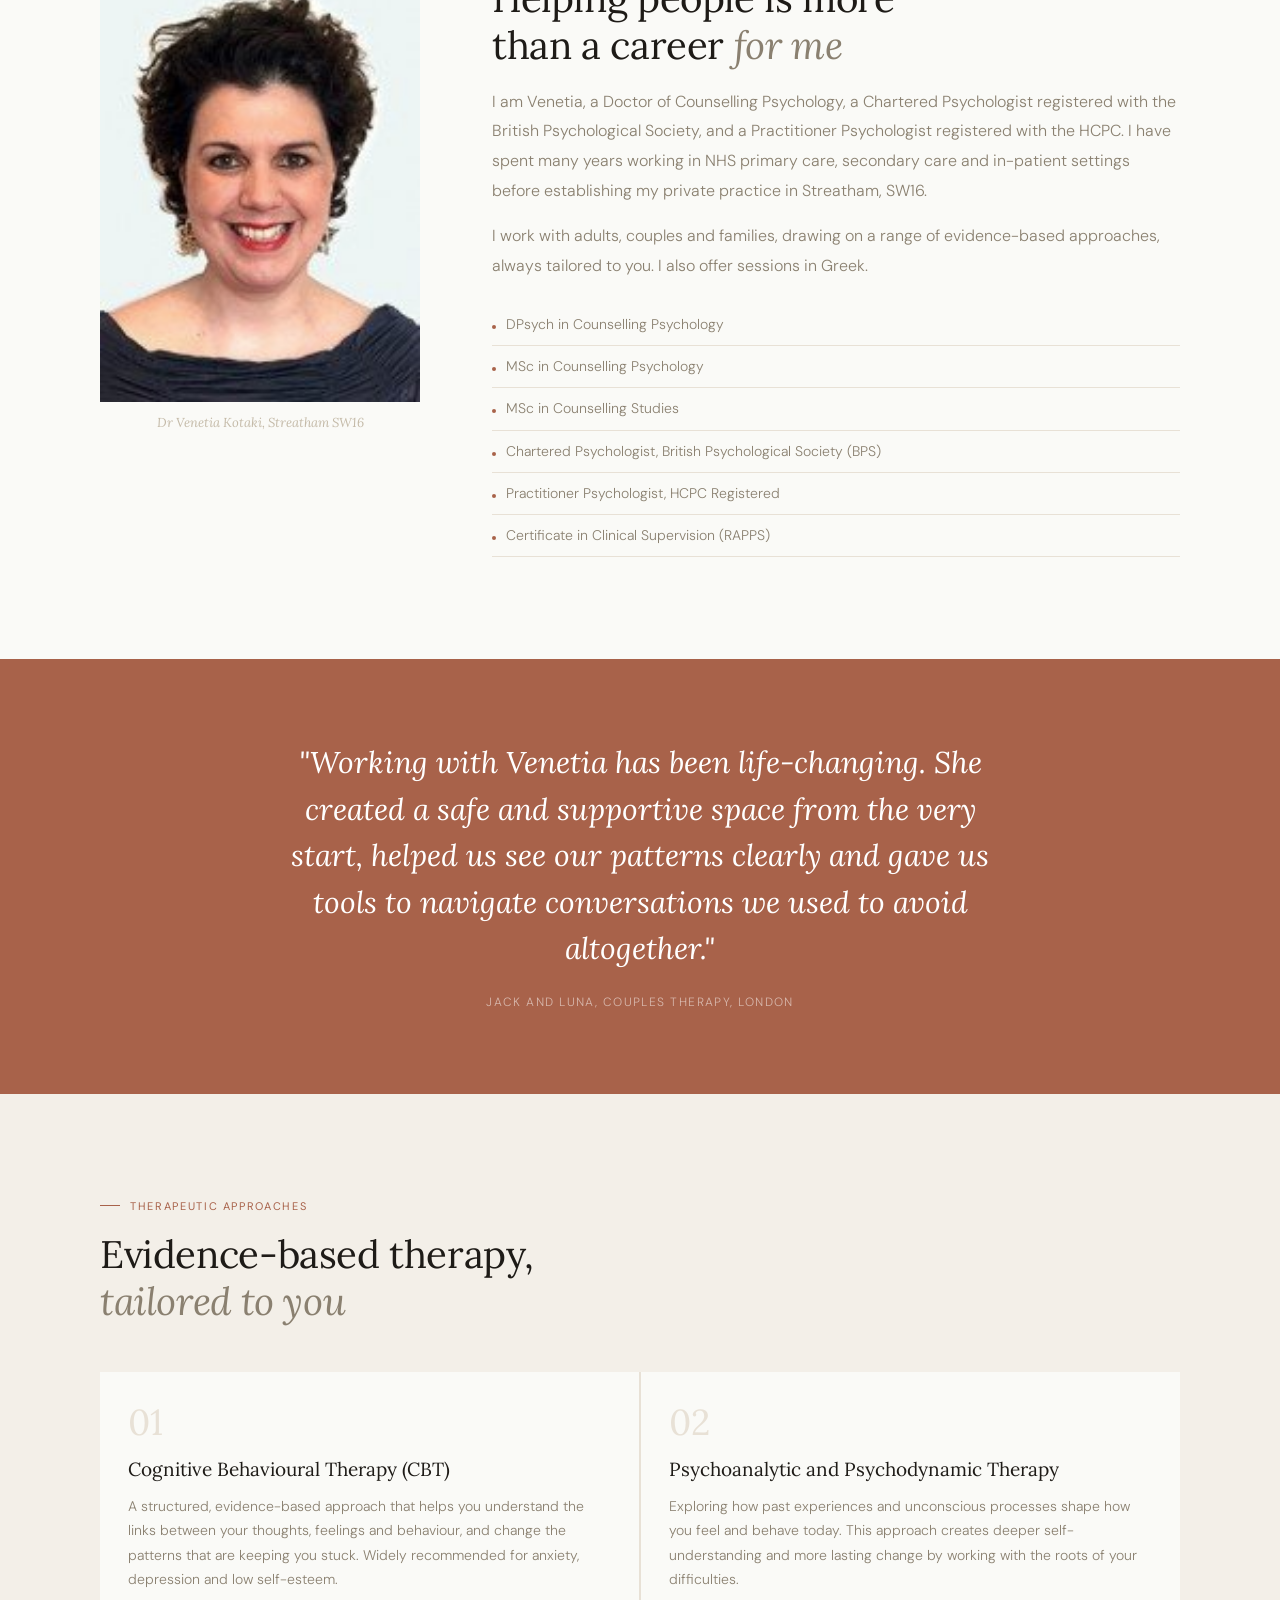
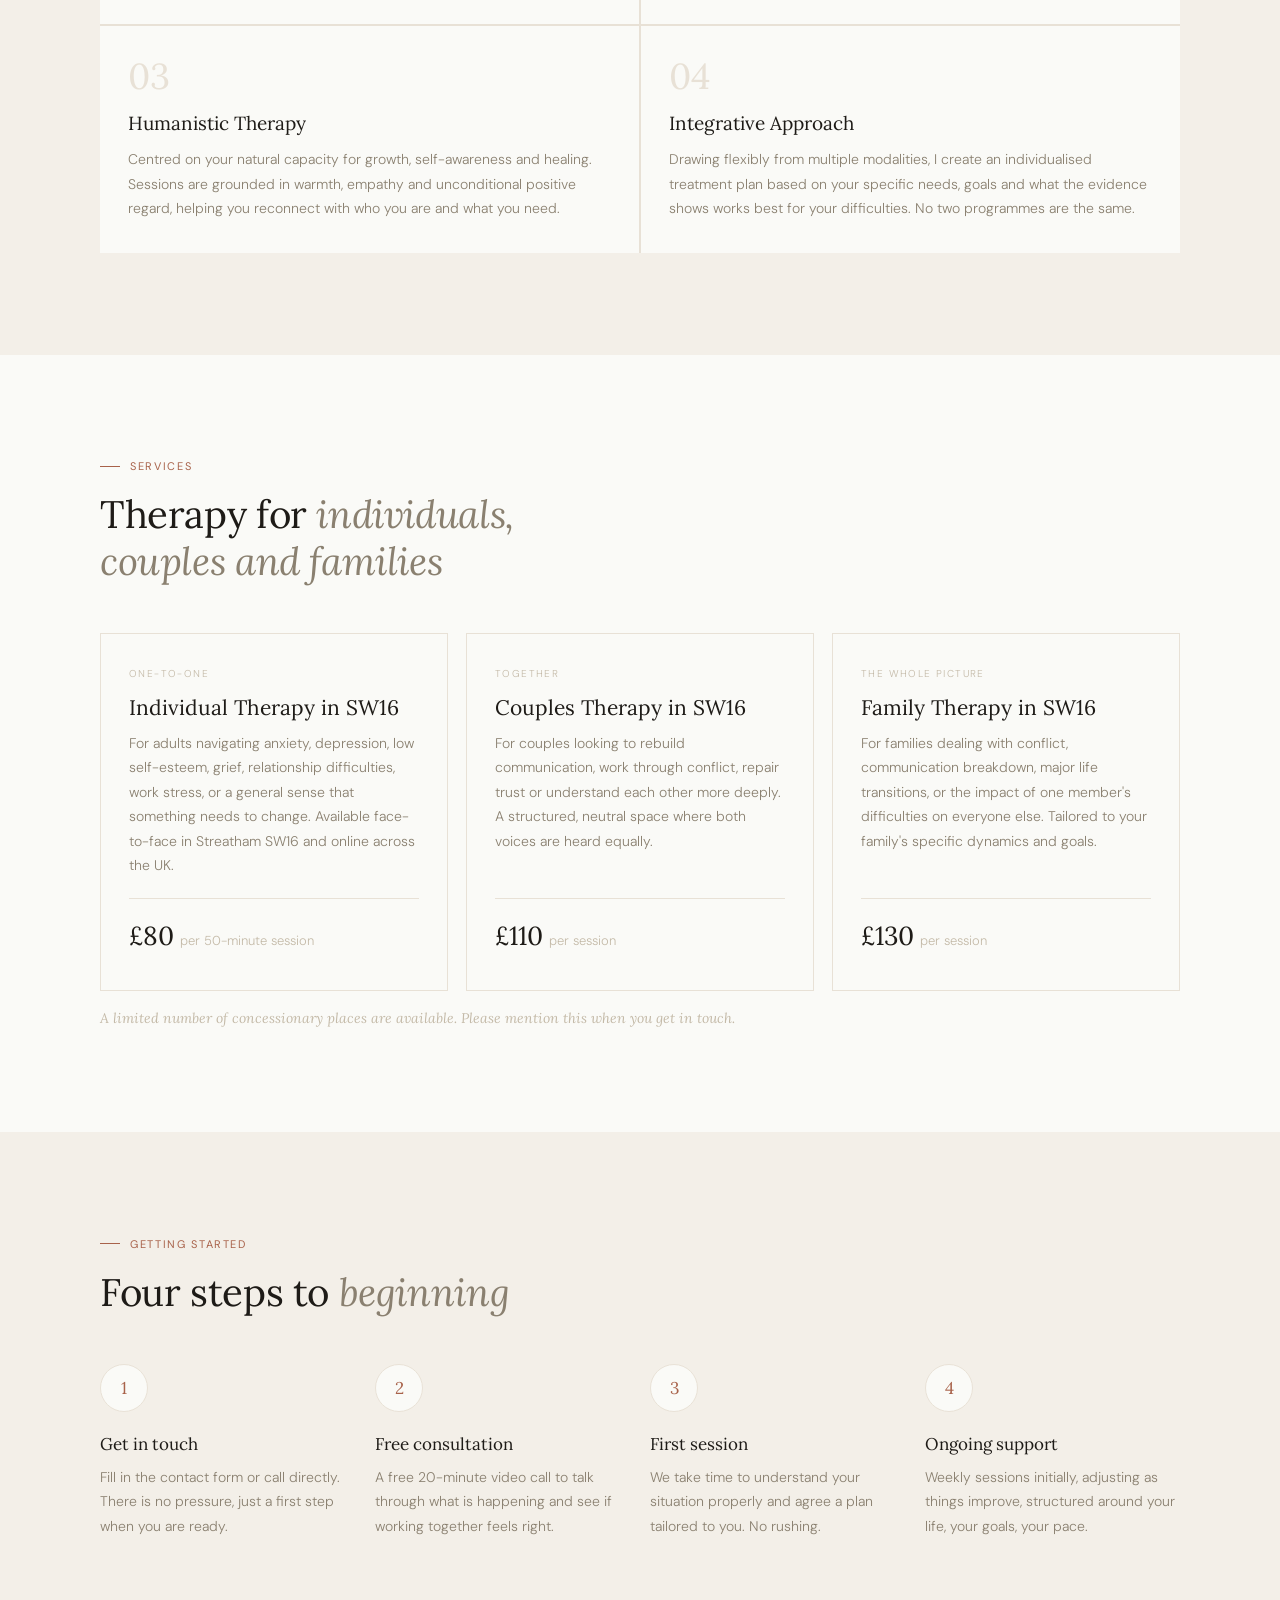
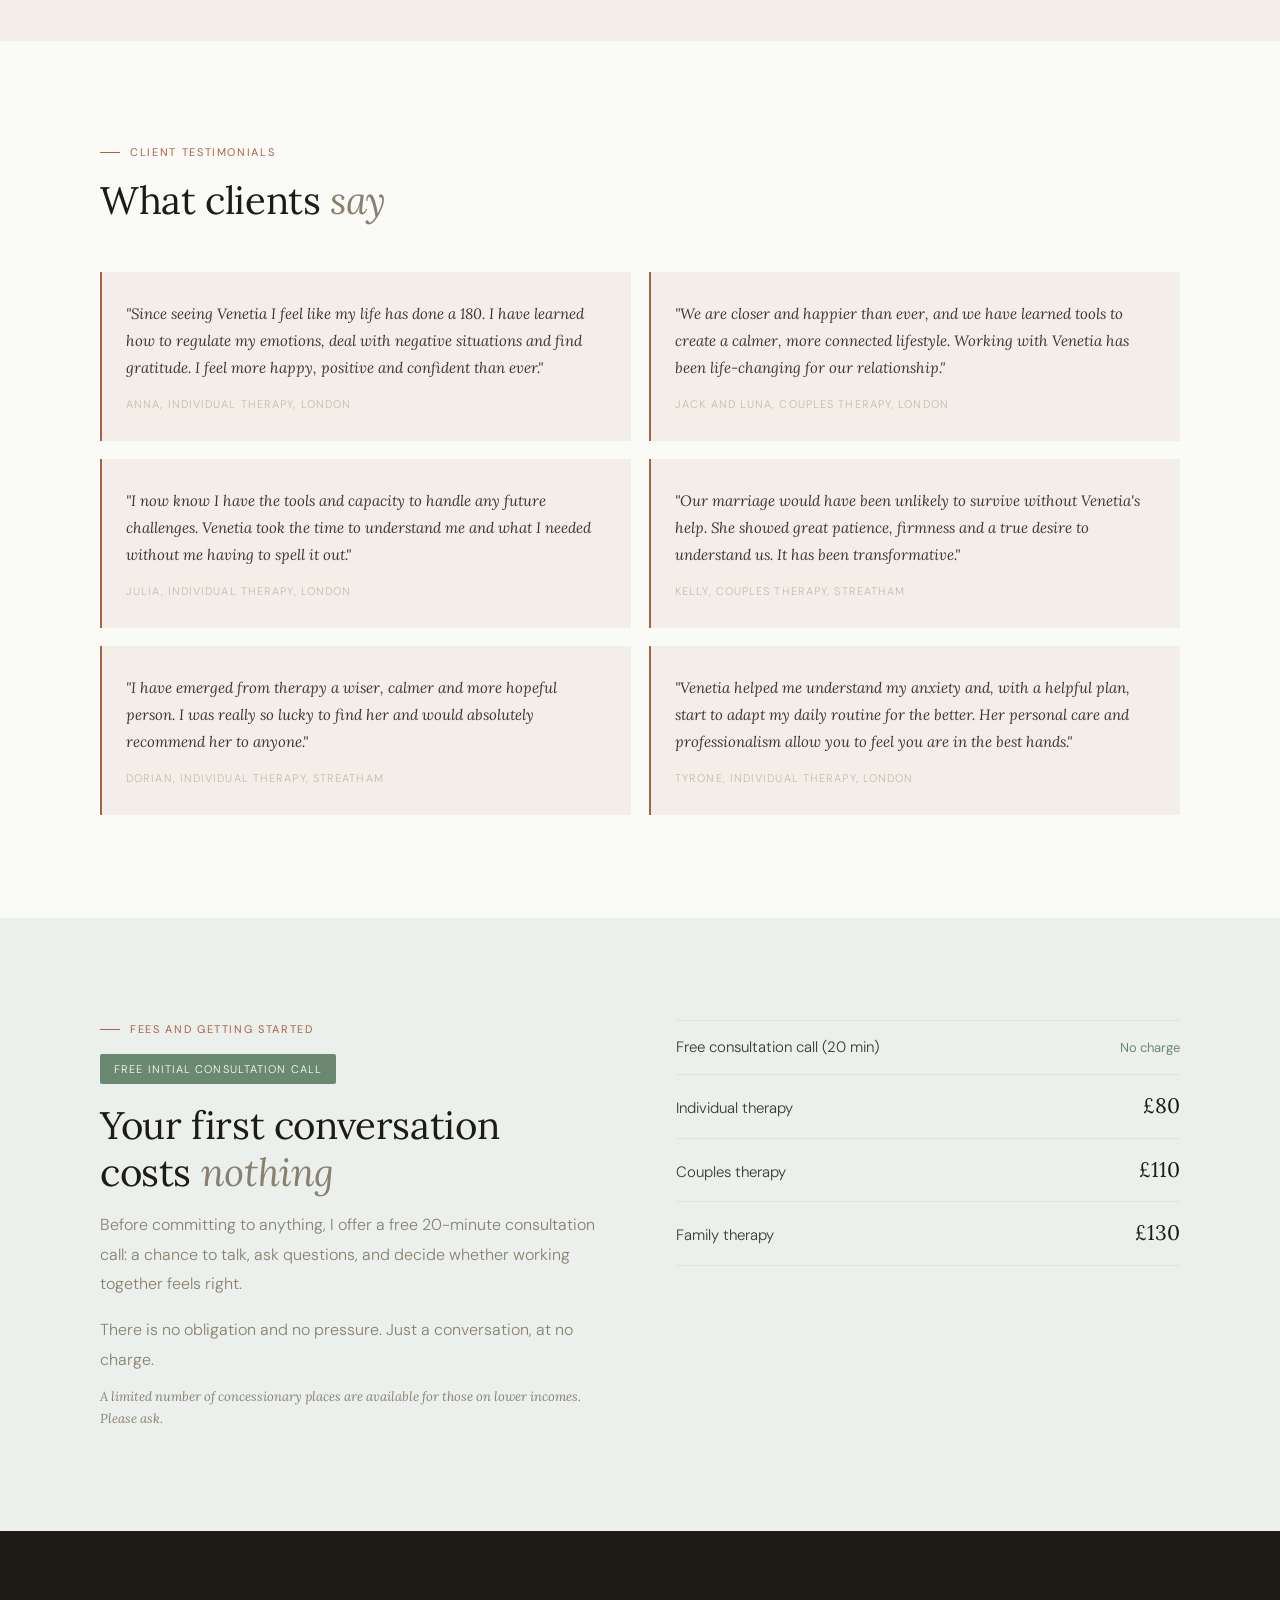
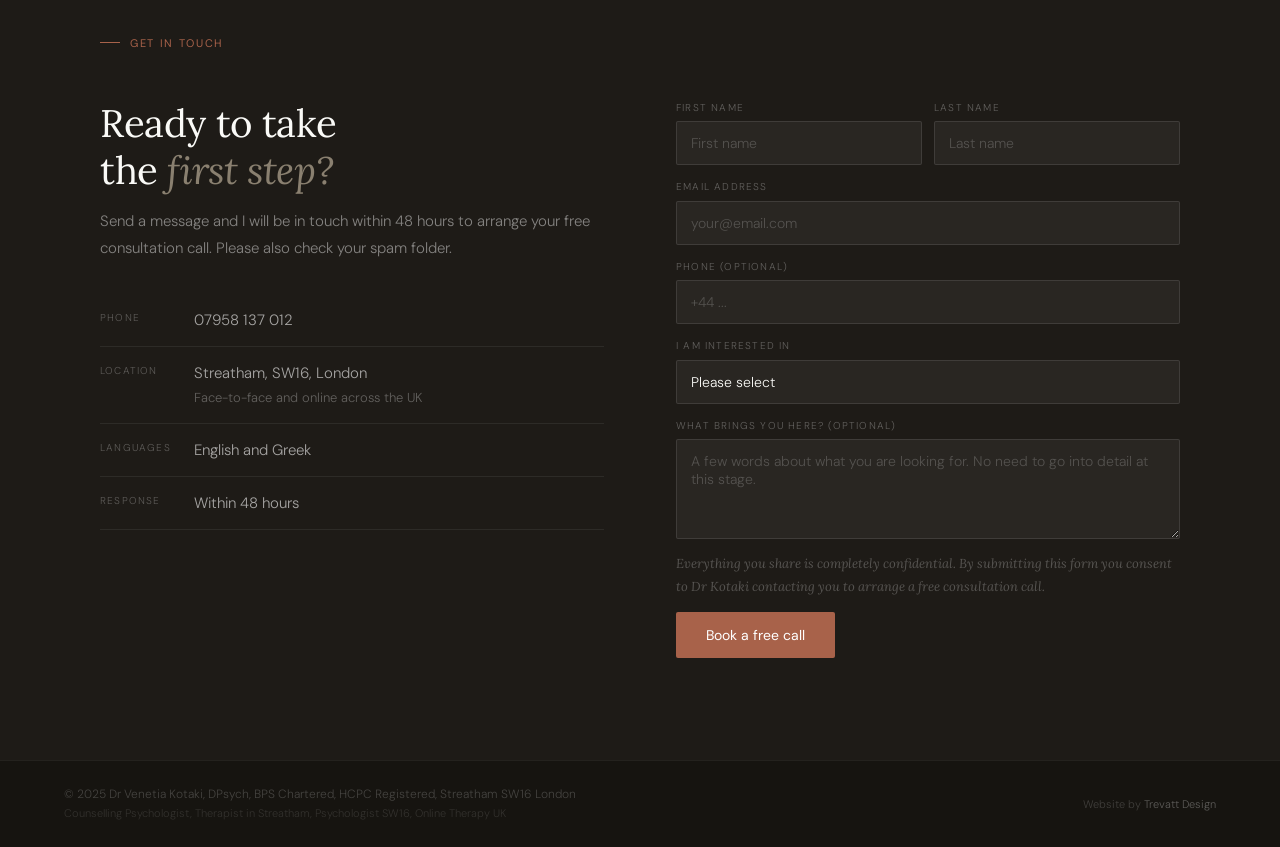
==== commit 7c808d6b: "update 1" ====
--- a/venetia-kotaki/index.html
+++ b/venetia-kotaki/index.html
@@ -3,620 +3,625 @@
 <head>
 <meta charset="UTF-8">
 <meta name="viewport" content="width=device-width, initial-scale=1.0">
-<title>Dr Venetia Kotaki | Counselling Psychologist — London SW16</title>
-<meta name="description" content="Dr Venetia Kotaki is a Chartered Counselling Psychologist and HCPC Practitioner based in SW16, London. Face-to-face and online therapy for individuals, couples and families.">
+<title>Dr Venetia Kotaki | Psychologist in Streatham, SW16</title>
+<meta name="description" content="Dr Venetia Kotaki is a Chartered Counselling Psychologist in Streatham, SW16. Individual, couples and family therapy face-to-face in SW16 and online across the UK. Free 20-minute consultation.">
+<link rel="canonical" href="https://www.venetiakotaki.co.uk/">
+<meta name="geo.region" content="GB-LND">
+<meta name="geo.placename" content="Streatham, London SW16">
+<meta property="og:title" content="Dr Venetia Kotaki | Psychologist in Streatham SW16">
+<meta property="og:description" content="Chartered Counselling Psychologist in SW16. Individual, couples and family therapy. Free 20-minute consultation.">
+<meta property="og:type" content="website">
+<script type="application/ld+json">
+{"@context":"https://schema.org","@type":"MedicalBusiness","name":"Dr Venetia Kotaki, Counselling Psychologist","description":"Chartered Counselling Psychologist offering individual, couples and family therapy in Streatham SW16 and online.","url":"https://www.venetiakotaki.co.uk","telephone":"07958137012","priceRange":"","address":{"@type":"PostalAddress","addressLocality":"Streatham","addressRegion":"London","postalCode":"SW16","addressCountry":"GB"},"hasOfferCatalog":{"@type":"OfferCatalog","name":"Therapy Services","itemListElement":[{"@type":"Offer","name":"Individual Therapy","price":"80","priceCurrency":"GBP"},{"@type":"Offer","name":"Couples Therapy","price":"110","priceCurrency":"GBP"},{"@type":"Offer","name":"Family Therapy","price":"130","priceCurrency":"GBP"}]}}
+</script>
 <link rel="preconnect" href="https://fonts.googleapis.com">
 <link rel="preconnect" href="https://fonts.gstatic.com" crossorigin>
-<link href="https://fonts.googleapis.com/css2?family=Cormorant:ital,wght@0,300;0,400;1,300;1,400&family=Jost:wght@300;400&display=swap" rel="stylesheet">
+<link href="https://fonts.googleapis.com/css2?family=Lora:ital,wght@0,400;0,500;1,400;1,500&family=DM+Sans:opsz,wght@9..40,300;9..40,400&display=swap" rel="stylesheet">
 <style>
-*,*::before,*::after{box-sizing:border-box;margin:0;padding:0}
-
+*, *::before, *::after { box-sizing: border-box; margin: 0; padding: 0; }
 :root {
-  --ink:   #1C1C1A;
-  --mid:   #68655E;
-  --muted: #9C9890;
-  --rule:  #E2DED8;
-  --cream: #F7F4EF;
-  --off:   #FDFCFA;
-  --sage:  #6B8C76;
-  --sage-l:#EBF0EC;
-  --dark:  #21211F;
-  --warm:  #C4906A;
-
-  --serif: 'Cormorant', Georgia, serif;
-  --sans:  'Jost', sans-serif;
-  --max:   1160px;
-  --gap:   clamp(20px, 4vw, 56px);
-}
-
+  --warm-white: #FAFAF7;
+  --linen:      #F3EFE8;
+  --linen-mid:  #E8E1D6;
+  --stone:      #C4BAA8;
+  --mid:        #8A8070;
+  --body:       #3D3830;
+  --ink:        #1E1B17;
+  --terracotta: #A8624A;
+  --terra-l:    #F5EDE8;
+  --terra-d:    #8A4E3A;
+  --sage:       #6B8870;
+  --sage-l:     #EBF0EC;
+  --serif: 'Lora', Georgia, serif;
+  --sans:  'DM Sans', system-ui, sans-serif;
+  --max: 1080px;
+  --gutter: clamp(20px, 5vw, 64px);
+}
 html { scroll-behavior: smooth; }
-body { font-family: var(--sans); font-weight: 300; background: var(--cream); color: var(--ink); -webkit-font-smoothing: antialiased; overflow-x: hidden; line-height: 1.6; }
+body {
+  font-family: var(--sans); font-weight: 300;
+  background: var(--warm-white); color: var(--ink);
+  -webkit-font-smoothing: antialiased; overflow-x: hidden; line-height: 1.65;
+}
 
 /* NAV */
 nav {
-  position: fixed; top: 0; left: 0; right: 0; z-index: 100;
+  position: sticky; top: 0; z-index: 200;
   display: flex; align-items: center; justify-content: space-between;
-  padding: 20px var(--gap);
-  background: rgba(247,244,239,0.94);
+  padding: 16px var(--gutter);
+  background: rgba(250,250,247,0.96);
   backdrop-filter: blur(12px);
-  border-bottom: 1px solid var(--rule);
-}
-.nav-logo {
-  font-family: var(--serif); font-size: 18px; font-weight: 300;
-  color: var(--ink); text-decoration: none; letter-spacing: 0.02em;
-}
-.nav-logo span { font-style: italic; color: var(--sage); }
-.nav-links { display: flex; gap: 32px; list-style: none; }
-.nav-links a {
-  font-size: 11px; letter-spacing: 0.14em; text-transform: uppercase;
-  color: var(--mid); text-decoration: none; transition: color 0.2s;
-}
-.nav-links a:hover { color: var(--ink); }
-.nav-cta {
-  font-size: 11px; letter-spacing: 0.14em; text-transform: uppercase;
-  background: var(--ink); color: var(--off); padding: 10px 22px;
-  text-decoration: none; transition: background 0.2s;
-}
-.nav-cta:hover { background: var(--sage); }
+  border-bottom: 1px solid var(--linen-mid);
+}
+.logo {
+  font-family: var(--serif); font-size: 15px; font-weight: 400;
+  color: var(--ink); text-decoration: none;
+}
+.logo small {
+  display: block; font-family: var(--sans); font-size: 10px;
+  letter-spacing: 0.13em; text-transform: uppercase;
+  color: var(--mid); font-weight: 400; margin-top: 1px;
+}
+.nav-btn {
+  font-family: var(--sans); font-size: 13px; font-weight: 400;
+  background: var(--terracotta); color: #fff;
+  padding: 10px 22px; text-decoration: none; border-radius: 2px;
+  transition: background 0.2s;
+}
+.nav-btn:hover { background: var(--terra-d); }
 
 /* HERO */
 .hero {
-  min-height: 100vh; display: grid; grid-template-columns: 1fr 1fr;
-  padding-top: 61px;
-}
-.hero-text {
-  display: flex; flex-direction: column; justify-content: flex-end;
-  padding: clamp(48px, 8vw, 100px) clamp(24px, 5vw, 80px);
-  background: var(--cream);
-}
-.eyebrow {
-  font-size: 11px; letter-spacing: 0.18em; text-transform: uppercase;
-  color: var(--muted); margin-bottom: 16px; font-family: var(--sans);
-}
-.hero h1 {
-  font-family: var(--serif); font-weight: 300; font-size: clamp(42px, 5vw, 72px);
-  line-height: 1.05; color: var(--ink); margin-bottom: 20px;
-}
-.hero h1 em { font-style: italic; color: var(--sage); }
+  background: var(--linen);
+  border-bottom: 1px solid var(--linen-mid);
+}
+.hero-inner {
+  max-width: var(--max); margin: 0 auto;
+  padding: clamp(52px, 7vw, 88px) var(--gutter);
+  display: grid; grid-template-columns: 1fr 200px;
+  gap: clamp(32px, 5vw, 64px); align-items: center;
+}
+.kicker {
+  display: flex; align-items: center; gap: 10px;
+  font-size: 11px; letter-spacing: 0.15em; text-transform: uppercase;
+  color: var(--terracotta); font-weight: 400; margin-bottom: 20px;
+}
+.kicker-line { width: 24px; height: 1px; background: var(--terracotta); }
+h1 {
+  font-family: var(--serif); font-weight: 400;
+  font-size: clamp(30px, 3.8vw, 50px); line-height: 1.2;
+  color: var(--ink); margin-bottom: 20px; letter-spacing: -0.01em;
+}
+h1 em { font-style: italic; color: var(--terracotta); }
 .hero-sub {
-  font-family: var(--serif); font-style: italic; font-size: 19px;
-  font-weight: 300; line-height: 1.8; color: var(--mid);
-  max-width: 440px; margin-bottom: 40px;
-}
-.hero-badges { display: flex; gap: 12px; margin-bottom: 40px; flex-wrap: wrap; }
-.badge {
-  font-size: 10px; letter-spacing: 0.12em; text-transform: uppercase;
-  border: 1px solid var(--rule); padding: 6px 14px; color: var(--mid);
-  font-family: var(--sans);
-}
-.btn-primary {
-  display: inline-block; font-size: 11px; letter-spacing: 0.14em;
-  text-transform: uppercase; background: var(--ink); color: var(--off);
-  padding: 14px 32px; text-decoration: none; transition: background 0.2s;
-  align-self: flex-start;
-}
-.btn-primary:hover { background: var(--sage); }
-.btn-outline {
-  display: inline-block; font-size: 11px; letter-spacing: 0.14em;
-  text-transform: uppercase; border: 1px solid var(--ink); color: var(--ink);
-  padding: 13px 32px; text-decoration: none; transition: all 0.2s;
-  align-self: flex-start;
-}
-.btn-outline:hover { background: var(--ink); color: var(--off); }
-
-.hero-image {
-  position: relative; overflow: hidden; background: var(--sage-l);
-}
-.hero-image img {
-  width: 100%; height: 100%; object-fit: cover; object-position: center top;
-  display: block;
-}
-.hero-image-caption {
-  position: absolute; bottom: 24px; left: 24px;
-  font-size: 10px; letter-spacing: 0.14em; text-transform: uppercase;
-  color: rgba(255,255,255,0.7); font-family: var(--sans);
-}
-
-/* TRUST BAR */
-.trust-bar {
-  background: var(--dark); padding: 22px var(--gap);
+  font-size: clamp(15px, 1.4vw, 16px); line-height: 1.8;
+  color: var(--mid); max-width: 480px; margin-bottom: 32px;
+}
+.hero-cta-wrap { display: flex; align-items: center; gap: 20px; flex-wrap: wrap; }
+.btn {
+  display: inline-block; font-size: 14px; font-weight: 400;
+  background: var(--terracotta); color: #fff;
+  padding: 13px 28px; text-decoration: none; border-radius: 2px;
+  transition: background 0.2s;
+}
+.btn:hover { background: var(--terra-d); }
+.hero-note {
+  font-family: var(--serif); font-style: italic; font-size: 14px; color: var(--stone);
+}
+.hero-photo {
+  width: 200px; height: 200px; border-radius: 50%;
+  object-fit: cover; object-position: center 10%;
+  border: 5px solid var(--warm-white);
+  box-shadow: 0 0 0 1px var(--linen-mid), 0 8px 32px rgba(30,27,23,0.1);
+  display: block; flex-shrink: 0;
+}
+
+/* PROOF BAR */
+.proof-bar { background: var(--ink); }
+.proof-bar-inner {
+  max-width: var(--max); margin: 0 auto;
+  display: flex; align-items: stretch; padding: 0 var(--gutter);
+}
+.proof-item {
+  flex: 1; display: flex; flex-direction: column;
+  align-items: center; justify-content: center;
+  padding: 24px 12px; text-align: center; gap: 4px;
+  border-right: 1px solid rgba(255,255,255,0.07);
+}
+.proof-item:last-child { border-right: none; }
+.proof-num { font-family: var(--serif); font-size: 22px; color: #fff; line-height: 1; }
+.proof-label { font-size: 10px; letter-spacing: 0.1em; text-transform: uppercase; color: rgba(255,255,255,0.35); }
+
+/* SECTIONS */
+.section { padding: clamp(56px, 8vw, 104px) var(--gutter); }
+.container { max-width: var(--max); margin: 0 auto; }
+.label {
+  font-size: 11px; letter-spacing: 0.15em; text-transform: uppercase;
+  color: var(--terracotta); font-weight: 400;
+  display: flex; align-items: center; gap: 10px; margin-bottom: 16px;
+}
+.label::before { content: ''; width: 20px; height: 1px; background: var(--terracotta); }
+h2 {
+  font-family: var(--serif); font-weight: 400;
+  font-size: clamp(26px, 3vw, 40px); line-height: 1.22;
+  color: var(--ink); letter-spacing: -0.01em;
+}
+h2 em { font-style: italic; color: var(--mid); }
+.prose { font-size: 16px; line-height: 1.85; color: var(--mid); font-weight: 300; }
+.prose p + p { margin-top: 1em; }
+
+/* RECOGNITION */
+.recognition { background: var(--linen); }
+.recognition-grid {
+  display: grid; grid-template-columns: 1fr 1fr;
+  gap: clamp(36px, 6vw, 80px); align-items: start; margin-top: 48px;
+}
+.recognition-list { list-style: none; display: flex; flex-direction: column; gap: 10px; }
+.recognition-item {
+  display: flex; gap: 14px; align-items: flex-start;
+  background: var(--warm-white); padding: 16px 18px;
+  border-left: 2px solid transparent; transition: border-color 0.2s;
+}
+.recognition-item:hover { border-color: var(--terracotta); }
+.ri-arrow { color: var(--terracotta); flex-shrink: 0; font-size: 13px; margin-top: 2px; }
+.recognition-item p { font-size: 15px; color: var(--body); line-height: 1.6; }
+
+/* ABOUT */
+.about-section { background: var(--warm-white); }
+.about-grid {
+  display: grid; grid-template-columns: 320px 1fr;
+  gap: clamp(36px, 6vw, 72px); align-items: start; margin-top: 48px;
+}
+.about-img-wrap { position: relative; }
+.about-img-wrap img { width: 100%; display: block; filter: saturate(0.92); }
+.about-img-cap { margin-top: 10px; font-family: var(--serif); font-style: italic; font-size: 13px; color: var(--stone); text-align: center; }
+.quals { list-style: none; margin-top: 24px; display: flex; flex-direction: column; }
+.qual {
+  display: flex; align-items: baseline; gap: 10px;
+  font-size: 14px; color: var(--mid); padding: 9px 0;
+  border-bottom: 1px solid var(--linen-mid);
+}
+.qual-dot { width: 4px; height: 4px; border-radius: 50%; background: var(--terracotta); flex-shrink: 0; margin-top: 5px; }
+
+/* PULL QUOTE */
+.pullquote { background: var(--terracotta); padding: clamp(52px, 7vw, 80px) var(--gutter); text-align: center; }
+.pullquote blockquote {
+  font-family: var(--serif); font-style: italic; font-weight: 400;
+  font-size: clamp(19px, 2.4vw, 30px); line-height: 1.55;
+  color: #fff; max-width: 720px; margin: 0 auto 16px;
+}
+.pullquote cite { font-size: 12px; letter-spacing: 0.12em; text-transform: uppercase; color: rgba(255,255,255,0.55); font-style: normal; }
+
+/* APPROACHES */
+.approaches { background: var(--linen); }
+.approaches-grid {
+  display: grid; grid-template-columns: repeat(2, 1fr);
+  gap: 2px; background: var(--linen-mid); margin-top: 48px;
+}
+.approach-card {
+  background: var(--warm-white); padding: 32px 28px;
+  position: relative; overflow: hidden; transition: background 0.2s;
+}
+.approach-card::after {
+  content: ''; position: absolute; bottom: 0; left: 0; right: 0; height: 2px;
+  background: var(--terracotta); transform: scaleX(0); transform-origin: left; transition: transform 0.25s;
+}
+.approach-card:hover { background: var(--terra-l); }
+.approach-card:hover::after { transform: scaleX(1); }
+.approach-num { font-family: var(--serif); font-size: 36px; color: var(--linen-mid); line-height: 1; margin-bottom: 14px; }
+.approach-card h3 { font-family: var(--serif); font-size: 19px; font-weight: 400; color: var(--ink); margin-bottom: 8px; }
+.approach-card p { font-size: 14px; color: var(--mid); line-height: 1.75; }
+
+/* SERVICES */
+.services { background: var(--warm-white); }
+.services-grid { display: grid; grid-template-columns: repeat(3, 1fr); gap: 18px; margin-top: 48px; }
+.service-card {
+  border: 1px solid var(--linen-mid); padding: 32px 28px;
+  display: flex; flex-direction: column; transition: border-color 0.2s, box-shadow 0.2s;
+}
+.service-card:hover { border-color: var(--terracotta); box-shadow: 0 4px 20px rgba(168,98,74,0.08); }
+.service-tag { font-size: 10px; letter-spacing: 0.14em; text-transform: uppercase; color: var(--stone); margin-bottom: 12px; }
+.service-card h3 { font-family: var(--serif); font-size: 21px; font-weight: 400; color: var(--ink); margin-bottom: 10px; line-height: 1.25; }
+.service-card p { font-size: 14px; color: var(--mid); line-height: 1.75; flex: 1; margin-bottom: 20px; }
+.service-fee { display: flex; align-items: baseline; gap: 6px; border-top: 1px solid var(--linen-mid); padding-top: 16px; }
+.fee-amount { font-family: var(--serif); font-size: 26px; color: var(--ink); }
+.fee-unit { font-size: 13px; color: var(--stone); }
+
+/* HOW IT WORKS */
+.how { background: var(--linen); }
+.how-steps { display: grid; grid-template-columns: repeat(4, 1fr); gap: 20px; margin-top: 48px; }
+.step-num {
+  width: 48px; height: 48px; border-radius: 50%;
+  background: var(--warm-white); border: 1px solid var(--linen-mid);
   display: flex; align-items: center; justify-content: center;
-  gap: clamp(24px, 4vw, 64px); flex-wrap: wrap;
-}
-.trust-item {
-  font-size: 11px; letter-spacing: 0.14em; text-transform: uppercase;
-  color: rgba(255,255,255,0.5); display: flex; align-items: center; gap: 10px;
-}
-.trust-item strong { color: rgba(255,255,255,0.85); }
-
-/* SECTIONS */
-section { padding: clamp(60px, 8vw, 120px) var(--gap); }
-.container { max-width: var(--max); margin: 0 auto; }
-
-.section-label {
-  font-size: 11px; letter-spacing: 0.18em; text-transform: uppercase;
-  color: var(--muted); margin-bottom: 10px;
-}
-h2.serif {
-  font-family: var(--serif); font-weight: 300;
-  font-size: clamp(32px, 3.5vw, 52px); line-height: 1.1;
-  color: var(--ink); margin-bottom: 24px;
-}
-h2.serif em { font-style: italic; }
-.body-serif {
-  font-family: var(--serif); font-style: italic; font-weight: 300;
-  font-size: 18px; line-height: 1.85; color: var(--mid);
-}
-.body-sans {
-  font-size: 15px; line-height: 1.8; color: var(--mid); font-weight: 300;
-}
-
-/* INTRO / ABOUT SPLIT */
-.split { display: grid; grid-template-columns: 1fr 1fr; gap: clamp(40px, 6vw, 100px); align-items: center; }
-.split-image { position: relative; }
-.split-image img {
-  width: 100%; display: block;
-  filter: saturate(0.9) brightness(1.02);
-}
-.split-image-accent {
-  position: absolute; top: -20px; left: -20px;
-  width: 120px; height: 120px; border: 1px solid var(--sage);
-  z-index: -1;
-}
-
-/* QUOTE */
-.quote-section {
-  background: var(--off);
-  text-align: center;
-}
-.quote-section blockquote {
-  font-family: var(--serif); font-weight: 300; font-style: italic;
-  font-size: clamp(22px, 2.8vw, 38px); line-height: 1.5;
-  color: var(--ink); max-width: 820px; margin: 0 auto 20px;
-}
-.quote-cite {
-  font-size: 11px; letter-spacing: 0.14em; text-transform: uppercase;
-  color: var(--muted);
-}
-
-/* SERVICES */
-.services-section { background: var(--cream); }
-.services-grid {
-  display: grid; grid-template-columns: repeat(3, 1fr);
-  gap: 1px; background: var(--rule); margin-top: 56px;
-}
-.service-card {
-  background: var(--off); padding: 40px 36px;
-  transition: background 0.2s;
-}
-.service-card:hover { background: var(--sage-l); }
-.service-icon {
-  width: 32px; height: 1px; background: var(--sage);
-  margin-bottom: 24px;
-}
-.service-card h3 {
-  font-family: var(--serif); font-weight: 300; font-size: 24px;
-  line-height: 1.2; color: var(--ink); margin-bottom: 12px;
-}
-.service-card p {
-  font-size: 14px; line-height: 1.8; color: var(--mid); margin-bottom: 16px;
-}
-.service-fee {
-  font-size: 11px; letter-spacing: 0.12em; text-transform: uppercase;
-  color: var(--sage);
-}
-
-/* APPROACH */
-.approach-section { background: var(--dark); }
-.approach-section .section-label { color: rgba(255,255,255,0.35); }
-.approach-section h2.serif { color: var(--off); }
-.approach-grid {
-  display: grid; grid-template-columns: repeat(4,1fr); gap: 32px; margin-top: 56px;
-}
-.approach-item { border-top: 1px solid rgba(255,255,255,0.12); padding-top: 24px; }
-.approach-num {
-  font-family: var(--serif); font-size: 42px; font-weight: 300;
-  color: rgba(255,255,255,0.12); line-height: 1; margin-bottom: 12px;
-}
-.approach-item h4 {
-  font-size: 11px; letter-spacing: 0.14em; text-transform: uppercase;
-  color: rgba(255,255,255,0.7); margin-bottom: 10px;
-}
-.approach-item p {
-  font-size: 14px; line-height: 1.75; color: rgba(255,255,255,0.45);
-}
+  font-family: var(--serif); font-size: 17px; color: var(--terracotta);
+  margin-bottom: 18px;
+}
+.how-step h3 { font-family: var(--serif); font-size: 17px; font-weight: 400; color: var(--ink); margin-bottom: 7px; }
+.how-step p { font-size: 14px; color: var(--mid); line-height: 1.75; }
 
 /* TESTIMONIALS */
-.testimonials-section { background: var(--off); }
-.testimonials-grid {
-  display: grid; grid-template-columns: repeat(3,1fr); gap: 24px; margin-top: 56px;
-}
-.testimonial-card {
-  background: var(--cream); padding: 36px 32px;
-  border-left: 2px solid var(--sage);
-}
-.testimonial-text {
-  font-family: var(--serif); font-style: italic; font-size: 16px;
-  line-height: 1.8; color: var(--ink); margin-bottom: 20px;
-}
-.testimonial-author {
-  font-size: 11px; letter-spacing: 0.12em; text-transform: uppercase;
-  color: var(--muted);
-}
+.testimonials { background: var(--warm-white); }
+.testimonials-grid { display: grid; grid-template-columns: 1fr 1fr; gap: 18px; margin-top: 48px; }
+.tcard { background: var(--linen); padding: 28px 24px; border-left: 2px solid var(--terracotta); }
+.tcard-quote { font-family: var(--serif); font-style: italic; font-size: 15px; line-height: 1.8; color: var(--body); margin-bottom: 14px; }
+.tcard-author { font-size: 11px; letter-spacing: 0.1em; text-transform: uppercase; color: var(--stone); }
 
 /* FEES */
-.fees-section { background: var(--cream); }
-.fees-grid {
-  display: grid; grid-template-columns: repeat(3,1fr); gap: 1px;
-  background: var(--rule); margin-top: 56px;
-}
-.fee-card {
-  background: var(--off); padding: 48px 40px; text-align: center;
-}
-.fee-type {
-  font-size: 11px; letter-spacing: 0.14em; text-transform: uppercase;
-  color: var(--muted); margin-bottom: 16px;
-}
-.fee-amount {
-  font-family: var(--serif); font-size: 56px; font-weight: 300;
-  color: var(--ink); line-height: 1; margin-bottom: 4px;
-}
-.fee-unit {
-  font-size: 13px; color: var(--muted); margin-bottom: 20px;
-}
-.fee-desc {
-  font-size: 14px; line-height: 1.75; color: var(--mid);
-}
-.fee-free {
-  background: var(--sage-l);
-  border: 1px solid rgba(107,140,118,0.3);
-}
-.fee-free .fee-amount {
-  font-size: 28px; color: var(--sage);
-}
+.fees { background: var(--sage-l); }
+.fees-inner { display: grid; grid-template-columns: 1fr 1fr; gap: clamp(36px, 6vw, 72px); align-items: start; }
+.free-badge {
+  display: inline-flex; align-items: center; gap: 7px;
+  background: var(--sage); color: #fff;
+  font-size: 11px; letter-spacing: 0.1em; text-transform: uppercase;
+  padding: 6px 14px; border-radius: 2px; margin-bottom: 18px;
+}
+.fees-copy h2 { margin-bottom: 14px; }
+.concession-note { font-family: var(--serif); font-style: italic; font-size: 13px; color: var(--mid); margin-top: 12px; }
+.fee-table { margin-top: 0; }
+.fee-row {
+  display: flex; justify-content: space-between; align-items: baseline;
+  padding: 14px 0; border-bottom: 1px solid var(--linen-mid);
+}
+.fee-row:first-child { border-top: 1px solid var(--linen-mid); }
+.fee-name { font-size: 15px; color: var(--body); }
+.fee-price { font-family: var(--serif); font-size: 21px; color: var(--ink); }
+.fee-price.gratis { font-family: var(--sans); font-size: 13px; color: var(--sage); font-weight: 400; }
 
 /* CONTACT */
-.contact-section { background: var(--dark); }
-.contact-section .section-label { color: rgba(255,255,255,0.35); }
-.contact-section h2.serif { color: var(--off); margin-bottom: 12px; }
-.contact-split {
-  display: grid; grid-template-columns: 1fr 1fr; gap: 80px; align-items: start; margin-top: 56px;
-}
-.contact-info p {
-  font-size: 15px; line-height: 1.8; color: rgba(255,255,255,0.5); margin-bottom: 32px;
-}
-.contact-detail {
-  display: flex; flex-direction: column; gap: 16px; margin-bottom: 40px;
-}
-.contact-row {
-  display: flex; gap: 16px; align-items: baseline;
-  border-bottom: 1px solid rgba(255,255,255,0.08); padding-bottom: 16px;
-}
-.contact-row-label {
-  font-size: 10px; letter-spacing: 0.16em; text-transform: uppercase;
-  color: rgba(255,255,255,0.3); min-width: 80px;
-}
-.contact-row-value {
-  font-size: 15px; color: rgba(255,255,255,0.7);
-}
-.contact-row-value a { color: rgba(255,255,255,0.7); text-decoration: none; }
-.contact-row-value a:hover { color: var(--off); }
-.btn-light {
-  display: inline-block; font-size: 11px; letter-spacing: 0.14em;
-  text-transform: uppercase; border: 1px solid rgba(255,255,255,0.25);
-  color: var(--off); padding: 13px 32px; text-decoration: none;
-  transition: all 0.2s;
-}
-.btn-light:hover { background: rgba(255,255,255,0.08); }
+.contact { background: var(--ink); }
+.contact .label { color: var(--terracotta); }
+.contact .label::before { background: var(--terracotta); }
+.contact-grid { display: grid; grid-template-columns: 1fr 1fr; gap: clamp(36px, 6vw, 72px); margin-top: 48px; align-items: start; }
+.contact-left h2 { color: var(--warm-white); margin-bottom: 14px; }
+.contact-blurb { font-size: 15px; color: rgba(255,255,255,0.45); line-height: 1.8; margin-bottom: 32px; }
+.cd-row { display: flex; gap: 14px; padding: 14px 0; border-bottom: 1px solid rgba(255,255,255,0.07); }
+.cd-label { font-size: 10px; letter-spacing: 0.12em; text-transform: uppercase; color: rgba(255,255,255,0.28); min-width: 80px; padding-top: 2px; flex-shrink: 0; }
+.cd-value { font-size: 15px; color: rgba(255,255,255,0.6); line-height: 1.6; }
+.cd-value a { color: rgba(255,255,255,0.6); text-decoration: none; }
+.cd-value a:hover { color: #fff; }
 
 /* FORM */
-.contact-form { display: flex; flex-direction: column; gap: 16px; }
-.form-group { display: flex; flex-direction: column; gap: 6px; }
-.form-label {
-  font-size: 10px; letter-spacing: 0.14em; text-transform: uppercase;
-  color: rgba(255,255,255,0.35);
-}
-.form-input, .form-textarea {
+.form { display: flex; flex-direction: column; gap: 14px; }
+.form-row { display: grid; grid-template-columns: 1fr 1fr; gap: 12px; }
+.field { display: flex; flex-direction: column; gap: 5px; }
+.field label { font-size: 10px; letter-spacing: 0.12em; text-transform: uppercase; color: rgba(255,255,255,0.3); }
+.field input, .field textarea, .field select {
   background: rgba(255,255,255,0.05); border: 1px solid rgba(255,255,255,0.1);
-  color: var(--off); padding: 12px 16px; font-family: var(--sans);
-  font-size: 14px; font-weight: 300; outline: none;
-  transition: border-color 0.2s;
-}
-.form-input:focus, .form-textarea:focus { border-color: var(--sage); }
-.form-textarea { resize: vertical; min-height: 120px; }
-.form-note {
-  font-size: 12px; color: rgba(255,255,255,0.3); line-height: 1.6;
-}
+  color: var(--warm-white); padding: 12px 14px;
+  font-family: var(--sans); font-size: 14px; font-weight: 300;
+  outline: none; border-radius: 2px; transition: border-color 0.2s; -webkit-appearance: none;
+}
+.field input::placeholder, .field textarea::placeholder { color: rgba(255,255,255,0.2); }
+.field input:focus, .field textarea:focus, .field select:focus { border-color: var(--terracotta); }
+.field textarea { min-height: 100px; resize: vertical; }
+.field select option { background: #1e1b17; }
+.form-privacy { font-family: var(--serif); font-style: italic; font-size: 13px; color: rgba(255,255,255,0.25); line-height: 1.7; }
 .btn-submit {
-  background: var(--sage); color: var(--off); border: none;
-  padding: 14px 32px; font-family: var(--sans); font-size: 11px;
-  letter-spacing: 0.14em; text-transform: uppercase; cursor: pointer;
-  transition: background 0.2s; align-self: flex-start;
-}
-.btn-submit:hover { background: #5a7863; }
+  align-self: flex-start; background: var(--terracotta); color: #fff; border: none;
+  padding: 14px 30px; font-family: var(--sans); font-size: 14px; font-weight: 400;
+  cursor: pointer; border-radius: 2px; transition: background 0.2s;
+}
+.btn-submit:hover { background: var(--terra-d); }
+.btn-submit:disabled { background: var(--sage); cursor: default; }
 
 /* FOOTER */
 footer {
-  background: #1A1A18; padding: 32px var(--gap);
-  display: flex; align-items: center; justify-content: space-between;
-  flex-wrap: wrap; gap: 16px;
-  border-top: 1px solid rgba(255,255,255,0.06);
-}
-.footer-left { font-size: 12px; color: rgba(255,255,255,0.25); }
-.footer-left a { color: rgba(255,255,255,0.4); text-decoration: none; }
-.footer-right {
-  font-size: 11px; letter-spacing: 0.1em; text-transform: uppercase;
-  color: rgba(255,255,255,0.2);
-}
+  background: #161410; border-top: 1px solid rgba(255,255,255,0.06);
+  padding: 24px var(--gutter);
+  display: flex; align-items: center; justify-content: space-between; flex-wrap: wrap; gap: 10px;
+}
+.footer-left { font-size: 12px; color: rgba(255,255,255,0.2); line-height: 1.6; }
+.footer-right { font-size: 11px; color: rgba(255,255,255,0.18); }
 .footer-right a { color: rgba(255,255,255,0.3); text-decoration: none; }
 
 /* RESPONSIVE */
-@media (max-width: 900px) {
-  .hero { grid-template-columns: 1fr; min-height: auto; }
-  .hero-image { height: 60vw; }
-  .split { grid-template-columns: 1fr; }
-  .split-image { order: -1; }
-  .services-grid { grid-template-columns: 1fr; }
-  .approach-grid { grid-template-columns: 1fr 1fr; }
+@media (max-width: 860px) {
+  .hero-inner { grid-template-columns: 1fr; text-align: center; }
+  .hero-photo { margin: 0 auto; }
+  .kicker { justify-content: center; }
+  .hero-cta-wrap { justify-content: center; }
+  .hero-sub { margin-left: auto; margin-right: auto; }
+  .proof-bar-inner { flex-wrap: wrap; }
+  .proof-item { min-width: 50%; }
+  .recognition-grid, .about-grid, .fees-inner, .contact-grid { grid-template-columns: 1fr; }
+  .about-img-wrap { max-width: 280px; }
+  .approaches-grid, .services-grid { grid-template-columns: 1fr; }
+  .how-steps { grid-template-columns: 1fr 1fr; }
   .testimonials-grid { grid-template-columns: 1fr; }
-  .fees-grid { grid-template-columns: 1fr; }
-  .contact-split { grid-template-columns: 1fr; gap: 48px; }
-  .nav-links { display: none; }
+  .form-row { grid-template-columns: 1fr; }
 }
 
 /* ANIMATIONS */
-@keyframes fadeUp {
-  from { opacity: 0; transform: translateY(24px); }
-  to   { opacity: 1; transform: translateY(0); }
-}
-.hero-text > * {
-  animation: fadeUp 0.7s ease both;
-}
-.hero-text > *:nth-child(1) { animation-delay: 0.1s; }
-.hero-text > *:nth-child(2) { animation-delay: 0.2s; }
-.hero-text > *:nth-child(3) { animation-delay: 0.3s; }
-.hero-text > *:nth-child(4) { animation-delay: 0.4s; }
-.hero-text > *:nth-child(5) { animation-delay: 0.5s; }
-.hero-text > *:nth-child(6) { animation-delay: 0.6s; }
+@keyframes rise { from { opacity:0; transform:translateY(18px); } to { opacity:1; transform:translateY(0); } }
+.hero-inner > * { animation: rise 0.6s ease both; }
+.hero-inner > *:nth-child(1) { animation-delay: 0.05s; }
+.hero-inner > *:nth-child(2) { animation-delay: 0.2s; }
+.fade { opacity: 0; transform: translateY(14px); transition: opacity 0.5s ease, transform 0.5s ease; }
+.fade.in { opacity: 1; transform: translateY(0); }
 </style>
 </head>
 <body>
 
 <!-- NAV -->
 <nav>
-  <a class="nav-logo" href="#">Dr Venetia <span>Kotaki</span></a>
-  <ul class="nav-links">
-    <li><a href="#about">About</a></li>
-    <li><a href="#services">Services</a></li>
-    <li><a href="#fees">Fees</a></li>
-    <li><a href="#testimonials">Testimonials</a></li>
-    <li><a href="#contact">Contact</a></li>
-  </ul>
-  <a class="nav-cta" href="#contact">Book a Free Call</a>
+  <a class="logo" href="#">
+    Dr Venetia Kotaki
+    <small>Counselling Psychologist, SW16</small>
+  </a>
+  <a class="nav-btn" href="#contact">Book a free call</a>
 </nav>
 
 <!-- HERO -->
-<div class="hero">
-  <div class="hero-text">
-    <div class="eyebrow">Chartered Counselling Psychologist &middot; London SW16</div>
-    <h1>A space to be<br>heard, understood<br><em>&amp; supported</em></h1>
-    <p class="hero-sub">I offer warm, evidence-based therapy for individuals, couples and families — face-to-face in Streatham and online across the UK.</p>
-    <div class="hero-badges">
-      <span class="badge">DPsych &mdash; BPS Chartered</span>
-      <span class="badge">HCPC Registered</span>
-      <span class="badge">NHS &amp; Private Experience</span>
-    </div>
-    <a class="btn-primary" href="#contact">Book Your Free 20-Min Consultation</a>
-  </div>
-  <div class="hero-image">
-    <img src="[data-uri]" alt="Dr Venetia Kotaki, Counselling Psychologist">
-    <div class="hero-image-caption">SW16 &middot; London &middot; Online UK-wide</div>
+<section class="hero">
+  <div class="hero-inner">
+    <div class="hero-left">
+      <div class="kicker"><span class="kicker-line"></span>Psychologist in Streatham, SW16</div>
+      <h1>You do not have to keep<br>carrying this <em>alone</em></h1>
+      <p class="hero-sub">Whatever has brought you here: anxiety, a relationship under strain, a loss you cannot process, or simply the feeling that something needs to change. This is a safe place to start.</p>
+      <div class="hero-cta-wrap">
+        <a class="btn" href="#contact">Book a free call</a>
+        <span class="hero-note">Free 20 min consultation, no obligation</span>
+      </div>
+    </div>
+    <img class="hero-photo" src="[data-uri]" alt="Dr Venetia Kotaki, Counselling Psychologist in Streatham SW16" loading="eager">
+  </div>
+</section>
+
+<!-- PROOF BAR -->
+<div class="proof-bar">
+  <div class="proof-bar-inner">
+    <div class="proof-item"><div class="proof-num">DPsych</div><div class="proof-label">Doctor of Counselling Psychology</div></div>
+    <div class="proof-item"><div class="proof-num">BPS</div><div class="proof-label">Chartered Psychologist</div></div>
+    <div class="proof-item"><div class="proof-num">HCPC</div><div class="proof-label">Registered Practitioner</div></div>
+    <div class="proof-item"><div class="proof-num">Free</div><div class="proof-label">Initial consultation</div></div>
+    <div class="proof-item"><div class="proof-num">SW16</div><div class="proof-label">Face-to-face and online UK</div></div>
   </div>
 </div>
 
-<!-- TRUST BAR -->
-<div class="trust-bar">
-  <div class="trust-item"><strong>DPsych</strong> Doctor of Counselling Psychology</div>
-  <div class="trust-item"><strong>BPS</strong> Chartered Psychologist</div>
-  <div class="trust-item"><strong>HCPC</strong> Practitioner Psychologist</div>
-  <div class="trust-item"><strong>NHS</strong> &amp; Private Sector Experience</div>
-  <div class="trust-item">English <strong>&amp;</strong> Greek</div>
+<!-- RECOGNITION -->
+<section class="section recognition" id="help">
+  <div class="container">
+    <div class="label">You might be here because</div>
+    <div class="recognition-grid">
+      <div class="recognition-copy fade">
+        <h2>Does any of this<br>sound <em>familiar?</em></h2>
+        <div class="prose" style="margin-top:14px">
+          <p>Most people find their way to therapy not in a single dramatic moment, but through a quieter kind of stuck. Something feels off. They have been managing it alone for a while. They are ready to try something different.</p>
+          <p>Whatever brought you here, the fact that you are looking is already a step.</p>
+        </div>
+      </div>
+      <ul class="recognition-list fade">
+        <li class="recognition-item"><span class="ri-arrow">&#8594;</span><p>Anxiety or worry that shapes your decisions and drains your energy</p></li>
+        <li class="recognition-item"><span class="ri-arrow">&#8594;</span><p>A relationship, or the end of one, that you cannot move past</p></li>
+        <li class="recognition-item"><span class="ri-arrow">&#8594;</span><p>A persistent low mood or sadness without a clear cause</p></li>
+        <li class="recognition-item"><span class="ri-arrow">&#8594;</span><p>A loss, a life change, or something from the past still pulling at you</p></li>
+        <li class="recognition-item"><span class="ri-arrow">&#8594;</span><p>The feeling that you are coping, but only just</p></li>
+        <li class="recognition-item"><span class="ri-arrow">&#8594;</span><p>Stress, conflict or communication difficulties in a close relationship</p></li>
+      </ul>
+    </div>
+  </div>
+</section>
+
+<!-- ABOUT -->
+<section class="section about-section" id="about">
+  <div class="container">
+    <div class="label">About Dr Kotaki</div>
+    <div class="about-grid">
+      <div class="about-img-wrap fade">
+        <img src="[data-uri]" alt="Dr Venetia Kotaki, Counselling Psychologist in Streatham SW16">
+        <p class="about-img-cap">Dr Venetia Kotaki, Streatham SW16</p>
+      </div>
+      <div class="fade">
+        <h2>Helping people is more<br>than a career <em>for me</em></h2>
+        <div class="prose" style="margin-top:18px">
+          <p>I am Venetia, a Doctor of Counselling Psychology, a Chartered Psychologist registered with the British Psychological Society, and a Practitioner Psychologist registered with the HCPC. I have spent many years working in NHS primary care, secondary care and in-patient settings before establishing my private practice in Streatham, SW16.</p>
+          <p>I work with adults, couples and families, drawing on a range of evidence-based approaches, always tailored to you. I also offer sessions in Greek.</p>
+        </div>
+        <ul class="quals">
+          <li class="qual"><span class="qual-dot"></span>DPsych in Counselling Psychology</li>
+          <li class="qual"><span class="qual-dot"></span>MSc in Counselling Psychology</li>
+          <li class="qual"><span class="qual-dot"></span>MSc in Counselling Studies</li>
+          <li class="qual"><span class="qual-dot"></span>Chartered Psychologist, British Psychological Society (BPS)</li>
+          <li class="qual"><span class="qual-dot"></span>Practitioner Psychologist, HCPC Registered</li>
+          <li class="qual"><span class="qual-dot"></span>Certificate in Clinical Supervision (RAPPS)</li>
+        </ul>
+      </div>
+    </div>
+  </div>
+</section>
+
+<!-- PULL QUOTE -->
+<div class="pullquote">
+  <div class="container">
+    <blockquote>"Working with Venetia has been life-changing. She created a safe and supportive space from the very start, helped us see our patterns clearly and gave us tools to navigate conversations we used to avoid altogether."</blockquote>
+    <cite>Jack and Luna, Couples Therapy, London</cite>
+  </div>
 </div>
 
-<!-- ABOUT -->
-<section id="about" style="background: var(--off)">
-  <div class="container">
-    <div class="split">
-      <div class="split-image">
-        <div class="split-image-accent"></div>
-        <img src="[data-uri]" alt="Dr Venetia Kotaki">
-      </div>
-      <div>
-        <div class="section-label">About Dr Kotaki</div>
-        <h2 class="serif">Helping people is more than<br>just a career <em>for me</em></h2>
-        <p class="body-serif" style="margin-bottom: 24px;">Therapy for me is a safe and confidential place where people can be themselves without fear of judgement — where they can feel listened to, understood, and supported, even during their darkest moments.</p>
-        <p class="body-sans" style="margin-bottom: 24px;">I am a Doctor of Counselling Psychology, a Chartered Counselling Psychologist registered with the BPS, and a Practitioner Psychologist registered with the HCPC. My clinical career spans NHS primary, secondary and in-patient settings, as well as private practice.</p>
-        <p class="body-sans" style="margin-bottom: 36px;">I work with adults, couples and families, using CBT, Psychoanalytic and Psychodynamic therapies, Humanistic and Integrative approaches — always tailored to what you need. I also offer sessions in Greek.</p>
-        <a class="btn-outline" href="#contact">Get in Touch</a>
-      </div>
-    </div>
-  </div>
-</section>
-
-<!-- QUOTE -->
-<section class="quote-section">
-  <div class="container">
-    <div class="section-label" style="margin-bottom: 32px;">In Their Words</div>
-    <blockquote>"Working with Venetia has been life-changing for our relationship. She created a safe and supportive space, helped us see our patterns more clearly, and gave us tools to navigate conversations we used to avoid."</blockquote>
-    <div class="quote-cite">Jack &amp; Luna, London &mdash; Couples Therapy</div>
+<!-- APPROACHES -->
+<section class="section approaches" id="approach">
+  <div class="container">
+    <div class="label">Therapeutic approaches</div>
+    <h2>Evidence-based therapy,<br><em>tailored to you</em></h2>
+    <div class="approaches-grid fade">
+      <div class="approach-card">
+        <div class="approach-num">01</div>
+        <h3>Cognitive Behavioural Therapy (CBT)</h3>
+        <p>A structured, evidence-based approach that helps you understand the links between your thoughts, feelings and behaviour, and change the patterns that are keeping you stuck. Widely recommended for anxiety, depression and low self-esteem.</p>
+      </div>
+      <div class="approach-card">
+        <div class="approach-num">02</div>
+        <h3>Psychoanalytic and Psychodynamic Therapy</h3>
+        <p>Exploring how past experiences and unconscious processes shape how you feel and behave today. This approach creates deeper self-understanding and more lasting change by working with the roots of your difficulties.</p>
+      </div>
+      <div class="approach-card">
+        <div class="approach-num">03</div>
+        <h3>Humanistic Therapy</h3>
+        <p>Centred on your natural capacity for growth, self-awareness and healing. Sessions are grounded in warmth, empathy and unconditional positive regard, helping you reconnect with who you are and what you need.</p>
+      </div>
+      <div class="approach-card">
+        <div class="approach-num">04</div>
+        <h3>Integrative Approach</h3>
+        <p>Drawing flexibly from multiple modalities, I create an individualised treatment plan based on your specific needs, goals and what the evidence shows works best for your difficulties. No two programmes are the same.</p>
+      </div>
+    </div>
   </div>
 </section>
 
 <!-- SERVICES -->
-<section id="services" class="services-section">
-  <div class="container">
-    <div class="section-label">What I Offer</div>
-    <h2 class="serif">Therapy tailored<br>to <em>your needs</em></h2>
-    <div class="services-grid">
-      <div class="service-card">
-        <div class="service-icon"></div>
-        <h3>Individual Therapy</h3>
-        <p>One-to-one sessions for adults dealing with anxiety, depression, low self-esteem, stress, panic attacks, bereavement, trauma, life changes and more. Available face-to-face in SW16 or online.</p>
-        <div class="service-fee">&pound;80 per session</div>
-      </div>
-      <div class="service-card">
-        <div class="service-icon"></div>
-        <h3>Couples Therapy</h3>
-        <p>Support for couples navigating relationship difficulties, communication breakdown, conflict, infidelity, or major life transitions. A structured space to understand each other more deeply.</p>
-        <div class="service-fee">&pound;110 per session</div>
-      </div>
-      <div class="service-card">
-        <div class="service-icon"></div>
-        <h3>Family Therapy</h3>
-        <p>Working with families to improve communication, resolve conflict, and strengthen relationships. Sessions adapted to the specific dynamics and needs of your family.</p>
-        <div class="service-fee">&pound;130 per session</div>
-      </div>
-    </div>
-    <p style="margin-top: 24px; font-size:13px; color: var(--muted);">A limited number of concessionary places are available. Please enquire directly.</p>
-  </div>
-</section>
-
-<!-- APPROACH -->
-<section class="approach-section">
-  <div class="container">
-    <div class="section-label">My Approach</div>
-    <h2 class="serif" style="max-width: 560px;">An individualised programme<br><em>built around you</em></h2>
-    <div class="approach-grid">
-      <div class="approach-item">
-        <div class="approach-num">01</div>
-        <h4>Cognitive Behavioural Therapy</h4>
-        <p style="color: rgba(255,255,255,0.4); font-size:14px; line-height:1.75">A structured, evidence-based approach that helps you understand the links between thoughts, feelings and behaviour — and change the patterns that aren't working.</p>
-      </div>
-      <div class="approach-item">
-        <div class="approach-num">02</div>
-        <h4>Psychoanalytic &amp; Psychodynamic</h4>
-        <p style="color: rgba(255,255,255,0.4); font-size:14px; line-height:1.75">Exploring how past experiences and unconscious processes shape your present — creating deeper self-understanding and lasting change.</p>
-      </div>
-      <div class="approach-item">
-        <div class="approach-num">03</div>
-        <h4>Humanistic Therapy</h4>
-        <p style="color: rgba(255,255,255,0.4); font-size:14px; line-height:1.75">Centred on your innate capacity for growth and self-awareness, with warmth, empathy and unconditional positive regard at the core of our work together.</p>
-      </div>
-      <div class="approach-item">
-        <div class="approach-num">04</div>
-        <h4>Integrative Approach</h4>
-        <p style="color: rgba(255,255,255,0.4); font-size:14px; line-height:1.75">Drawing flexibly from multiple modalities, I create a personalised treatment plan based on your needs, goals and what the evidence shows works best for your difficulties.</p>
+<section class="section services" id="services">
+  <div class="container">
+    <div class="label">Services</div>
+    <h2>Therapy for <em>individuals,<br>couples and families</em></h2>
+    <div class="services-grid fade">
+      <article class="service-card">
+        <div class="service-tag">One-to-one</div>
+        <h3>Individual Therapy in SW16</h3>
+        <p>For adults navigating anxiety, depression, low self-esteem, grief, relationship difficulties, work stress, or a general sense that something needs to change. Available face-to-face in Streatham SW16 and online across the UK.</p>
+        <div class="service-fee"><span class="fee-amount">&pound;80</span><span class="fee-unit">per 50-minute session</span></div>
+      </article>
+      <article class="service-card">
+        <div class="service-tag">Together</div>
+        <h3>Couples Therapy in SW16</h3>
+        <p>For couples looking to rebuild communication, work through conflict, repair trust or understand each other more deeply. A structured, neutral space where both voices are heard equally.</p>
+        <div class="service-fee"><span class="fee-amount">&pound;110</span><span class="fee-unit">per session</span></div>
+      </article>
+      <article class="service-card">
+        <div class="service-tag">The whole picture</div>
+        <h3>Family Therapy in SW16</h3>
+        <p>For families dealing with conflict, communication breakdown, major life transitions, or the impact of one member's difficulties on everyone else. Tailored to your family's specific dynamics and goals.</p>
+        <div class="service-fee"><span class="fee-amount">&pound;130</span><span class="fee-unit">per session</span></div>
+      </article>
+    </div>
+    <p style="margin-top:16px;font-family:var(--serif);font-style:italic;font-size:14px;color:var(--stone)">A limited number of concessionary places are available. Please mention this when you get in touch.</p>
+  </div>
+</section>
+
+<!-- HOW IT WORKS -->
+<section class="section how">
+  <div class="container">
+    <div class="label">Getting started</div>
+    <h2>Four steps to <em>beginning</em></h2>
+    <div class="how-steps fade">
+      <div class="how-step">
+        <div class="step-num">1</div>
+        <h3>Get in touch</h3>
+        <p>Fill in the contact form or call directly. There is no pressure, just a first step when you are ready.</p>
+      </div>
+      <div class="how-step">
+        <div class="step-num">2</div>
+        <h3>Free consultation</h3>
+        <p>A free 20-minute video call to talk through what is happening and see if working together feels right.</p>
+      </div>
+      <div class="how-step">
+        <div class="step-num">3</div>
+        <h3>First session</h3>
+        <p>We take time to understand your situation properly and agree a plan tailored to you. No rushing.</p>
+      </div>
+      <div class="how-step">
+        <div class="step-num">4</div>
+        <h3>Ongoing support</h3>
+        <p>Weekly sessions initially, adjusting as things improve, structured around your life, your goals, your pace.</p>
       </div>
     </div>
   </div>
 </section>
 
 <!-- TESTIMONIALS -->
-<section id="testimonials" class="testimonials-section">
-  <div class="container">
-    <div class="section-label">Testimonials</div>
-    <h2 class="serif">What clients <em>say</em></h2>
-    <div class="testimonials-grid">
-      <div class="testimonial-card">
-        <p class="testimonial-text">"Since seeing Venetia I feel like my life has done a 180. I have learnt how to regulate my emotions, deal with negative situations and how to feel gratitude. I feel more happy, positive and confident than ever."</p>
-        <div class="testimonial-author">Anna &mdash; Individual Therapy, London</div>
-      </div>
-      <div class="testimonial-card">
-        <p class="testimonial-text">"Venetia has helped us to develop a deeper understanding of ourselves and provided us with excellent tools to communicate more effectively. We argue far less and when we do, we maintain control."</p>
-        <div class="testimonial-author">Emma &amp; Patrick &mdash; Couples Therapy, Streatham</div>
-      </div>
-      <div class="testimonial-card">
-        <p class="testimonial-text">"I have been able to bring balance and control to my life. Although negative thoughts can flare up, I now feel confident I have the tools and mental strength to manage my emotions."</p>
-        <div class="testimonial-author">Patricia &mdash; Individual Therapy, Clapham</div>
-      </div>
-      <div class="testimonial-card">
-        <p class="testimonial-text">"I now know I have the tools and capacity to handle any future challenges I may face. Venetia took the time to understand me and what I needed from her without me having to spell it out."</p>
-        <div class="testimonial-author">Julia &mdash; Individual Therapy, London</div>
-      </div>
-      <div class="testimonial-card">
-        <p class="testimonial-text">"Our relationship is now stronger than ever. We were blown away by her empathy, counsel and intelligence and could not recommend her highly enough."</p>
-        <div class="testimonial-author">Charles &amp; Maureen &mdash; Couples Therapy, London</div>
-      </div>
-      <div class="testimonial-card">
-        <p class="testimonial-text">"I have retraced my steps and learnt how to make peace with intrusive thoughts, break habits and forgive myself. I went from not being able to look my loved ones in the eye to flourishing."</p>
-        <div class="testimonial-author">Eleanor &mdash; Individual Therapy, London</div>
+<section class="section testimonials" id="testimonials">
+  <div class="container">
+    <div class="label">Client testimonials</div>
+    <h2>What clients <em>say</em></h2>
+    <div class="testimonials-grid fade">
+      <div class="tcard">
+        <p class="tcard-quote">"Since seeing Venetia I feel like my life has done a 180. I have learned how to regulate my emotions, deal with negative situations and find gratitude. I feel more happy, positive and confident than ever."</p>
+        <div class="tcard-author">Anna, Individual Therapy, London</div>
+      </div>
+      <div class="tcard">
+        <p class="tcard-quote">"We are closer and happier than ever, and we have learned tools to create a calmer, more connected lifestyle. Working with Venetia has been life-changing for our relationship."</p>
+        <div class="tcard-author">Jack and Luna, Couples Therapy, London</div>
+      </div>
+      <div class="tcard">
+        <p class="tcard-quote">"I now know I have the tools and capacity to handle any future challenges. Venetia took the time to understand me and what I needed without me having to spell it out."</p>
+        <div class="tcard-author">Julia, Individual Therapy, London</div>
+      </div>
+      <div class="tcard">
+        <p class="tcard-quote">"Our marriage would have been unlikely to survive without Venetia's help. She showed great patience, firmness and a true desire to understand us. It has been transformative."</p>
+        <div class="tcard-author">Kelly, Couples Therapy, Streatham</div>
+      </div>
+      <div class="tcard">
+        <p class="tcard-quote">"I have emerged from therapy a wiser, calmer and more hopeful person. I was really so lucky to find her and would absolutely recommend her to anyone."</p>
+        <div class="tcard-author">Dorian, Individual Therapy, Streatham</div>
+      </div>
+      <div class="tcard">
+        <p class="tcard-quote">"Venetia helped me understand my anxiety and, with a helpful plan, start to adapt my daily routine for the better. Her personal care and professionalism allow you to feel you are in the best hands."</p>
+        <div class="tcard-author">Tyrone, Individual Therapy, London</div>
       </div>
     </div>
   </div>
 </section>
 
 <!-- FEES -->
-<section id="fees" class="fees-section">
-  <div class="container">
-    <div class="section-label">Fees &amp; Getting Started</div>
-    <h2 class="serif">Transparent pricing,<br><em>no surprises</em></h2>
-    <div class="fees-grid">
-      <div class="fee-card fee-free">
-        <div class="fee-type">First Step</div>
-        <div class="fee-amount">Free</div>
-        <div class="fee-unit">20&ndash;30 minute consultation call</div>
-        <div class="fee-desc">Before booking your first session, I offer a complimentary video call so we can get to know each other and ensure we're a good fit.</div>
-      </div>
-      <div class="fee-card">
-        <div class="fee-type">Individual Therapy</div>
-        <div class="fee-amount">&pound;80</div>
-        <div class="fee-unit">per 50-minute session</div>
-        <div class="fee-desc">Weekly sessions, moving to fortnightly then monthly as therapy progresses. Three and six-month follow-ups offered where appropriate.</div>
-      </div>
-      <div class="fee-card">
-        <div class="fee-type">Couples &amp; Family</div>
-        <div class="fee-amount">&pound;110<span style="font-size:28px">&ndash;130</span></div>
-        <div class="fee-unit">per session</div>
-        <div class="fee-desc">Couples therapy at &pound;110 &middot; Family therapy at &pound;130. Concessionary places available &mdash; please enquire directly.</div>
+<section class="section fees" id="fees">
+  <div class="container">
+    <div class="fees-inner fade">
+      <div class="fees-copy">
+        <div class="label">Fees and getting started</div>
+        <div class="free-badge">Free initial consultation call</div>
+        <h2>Your first conversation<br>costs <em>nothing</em></h2>
+        <div class="prose" style="margin-top:14px">
+          <p>Before committing to anything, I offer a free 20-minute consultation call: a chance to talk, ask questions, and decide whether working together feels right.</p>
+          <p>There is no obligation and no pressure. Just a conversation, at no charge.</p>
+        </div>
+        <p class="concession-note">A limited number of concessionary places are available for those on lower incomes. Please ask.</p>
+      </div>
+      <div class="fee-table">
+        <div class="fee-row"><span class="fee-name">Free consultation call (20 min)</span><span class="fee-price gratis">No charge</span></div>
+        <div class="fee-row"><span class="fee-name">Individual therapy</span><span class="fee-price">&pound;80</span></div>
+        <div class="fee-row"><span class="fee-name">Couples therapy</span><span class="fee-price">&pound;110</span></div>
+        <div class="fee-row"><span class="fee-name">Family therapy</span><span class="fee-price">&pound;130</span></div>
       </div>
     </div>
   </div>
 </section>
 
 <!-- CONTACT -->
-<section id="contact" class="contact-section">
-  <div class="container">
-    <div class="section-label">Get in Touch</div>
-    <h2 class="serif">Take the first step</h2>
-    <p style="color: rgba(255,255,255,0.4); font-size:15px; max-width: 480px; margin-top: 8px;">I endeavour to respond to all enquiries within 48 hours. Please also check your spam folder.</p>
-    <div class="contact-split">
-      <div class="contact-info">
-        <div class="contact-detail">
-          <div class="contact-row">
-            <span class="contact-row-label">Phone</span>
-            <span class="contact-row-value"><a href="tel:07958137012">07958 137 012</a></span>
+<section class="section contact" id="contact">
+  <div class="container">
+    <div class="label">Get in touch</div>
+    <div class="contact-grid">
+      <div class="contact-left fade">
+        <h2>Ready to take<br>the <em>first step?</em></h2>
+        <p class="contact-blurb">Send a message and I will be in touch within 48 hours to arrange your free consultation call. Please also check your spam folder.</p>
+        <div>
+          <div class="cd-row"><span class="cd-label">Phone</span><span class="cd-value"><a href="tel:07958137012">07958 137 012</a></span></div>
+          <div class="cd-row"><span class="cd-label">Location</span><span class="cd-value">Streatham, SW16, London<br><span style="font-size:13px;color:rgba(255,255,255,0.3)">Face-to-face and online across the UK</span></span></div>
+          <div class="cd-row"><span class="cd-label">Languages</span><span class="cd-value">English and Greek</span></div>
+          <div class="cd-row"><span class="cd-label">Response</span><span class="cd-value">Within 48 hours</span></div>
+        </div>
+      </div>
+      <div class="fade">
+        <form class="form" id="contact-form" novalidate>
+          <div class="form-row">
+            <div class="field"><label for="fname">First name</label><input type="text" id="fname" placeholder="First name" required></div>
+            <div class="field"><label for="lname">Last name</label><input type="text" id="lname" placeholder="Last name" required></div>
           </div>
-          <div class="contact-row">
-            <span class="contact-row-label">Location</span>
-            <span class="contact-row-value">SW16, London (face-to-face)<br>Online &mdash; UK-wide</span>
+          <div class="field"><label for="email">Email address</label><input type="email" id="email" placeholder="your@email.com" required></div>
+          <div class="field"><label for="phone">Phone (optional)</label><input type="tel" id="phone" placeholder="+44 ..."></div>
+          <div class="field">
+            <label for="service">I am interested in</label>
+            <select id="service" required>
+              <option value="" disabled selected>Please select</option>
+              <option>Individual therapy</option>
+              <option>Couples therapy</option>
+              <option>Family therapy</option>
+              <option>Not sure yet</option>
+            </select>
           </div>
-          <div class="contact-row">
-            <span class="contact-row-label">Languages</span>
-            <span class="contact-row-value">English &amp; Greek</span>
-          </div>
-          <div class="contact-row">
-            <span class="contact-row-label">First step</span>
-            <span class="contact-row-value">Free 20&ndash;30 min consultation call</span>
-          </div>
-        </div>
-        <a class="btn-light" href="tel:07958137012">Call Now</a>
-      </div>
-      <div>
-        <form class="contact-form" onsubmit="handleSubmit(event)">
-          <div class="form-group">
-            <label class="form-label">Your Name</label>
-            <input class="form-input" type="text" placeholder="First and last name">
-          </div>
-          <div class="form-group">
-            <label class="form-label">Email Address</label>
-            <input class="form-input" type="email" placeholder="your@email.com">
-          </div>
-          <div class="form-group">
-            <label class="form-label">What brings you here?</label>
-            <textarea class="form-textarea" placeholder="A brief note about what you're looking for help with — no need to go into detail at this stage."></textarea>
-          </div>
-          <p class="form-note">Your message is completely confidential. By submitting this form you consent to Dr Kotaki contacting you by email or phone to arrange a consultation.</p>
-          <button class="btn-submit" type="submit">Send Message</button>
+          <div class="field"><label for="message">What brings you here? (optional)</label><textarea id="message" placeholder="A few words about what you are looking for. No need to go into detail at this stage."></textarea></div>
+          <p class="form-privacy">Everything you share is completely confidential. By submitting this form you consent to Dr Kotaki contacting you to arrange a free consultation call.</p>
+          <button class="btn-submit" type="submit">Book a free call</button>
         </form>
       </div>
     </div>
@@ -626,23 +631,24 @@
 <!-- FOOTER -->
 <footer>
   <div class="footer-left">
-    &copy; 2025 Dr Venetia Kotaki &middot; DPsych, BPS Chartered, HCPC Registered &middot;
-    <a href="#">Privacy Policy</a>
-  </div>
-  <div class="footer-right">
-    Website by <a href="https://trevattdesign.com" target="_blank">Trevatt Design</a>
-  </div>
+    &copy; 2025 Dr Venetia Kotaki, DPsych, BPS Chartered, HCPC Registered, Streatham SW16 London<br>
+    <span style="font-size:11px;color:rgba(255,255,255,0.12)">Counselling Psychologist, Therapist in Streatham, Psychologist SW16, Online Therapy UK</span>
+  </div>
+  <div class="footer-right">Website by <a href="https://trevattdesign.com" target="_blank" rel="noopener">Trevatt Design</a></div>
 </footer>
 
 <script>
-function handleSubmit(e) {
+const io = new IntersectionObserver(entries => {
+  entries.forEach(e => { if (e.isIntersecting) { e.target.classList.add('in'); io.unobserve(e.target); } });
+}, { threshold: 0.1 });
+document.querySelectorAll('.fade').forEach(el => io.observe(el));
+
+document.getElementById('contact-form').addEventListener('submit', function(e) {
   e.preventDefault();
-  const btn = e.target.querySelector('.btn-submit');
-  btn.textContent = 'Message Sent';
-  btn.style.background = '#6B8C76';
+  const btn = this.querySelector('.btn-submit');
+  btn.textContent = 'Message sent. I will be in touch shortly.';
   btn.disabled = true;
-}
+});
 </script>
-
 </body>
 </html>
